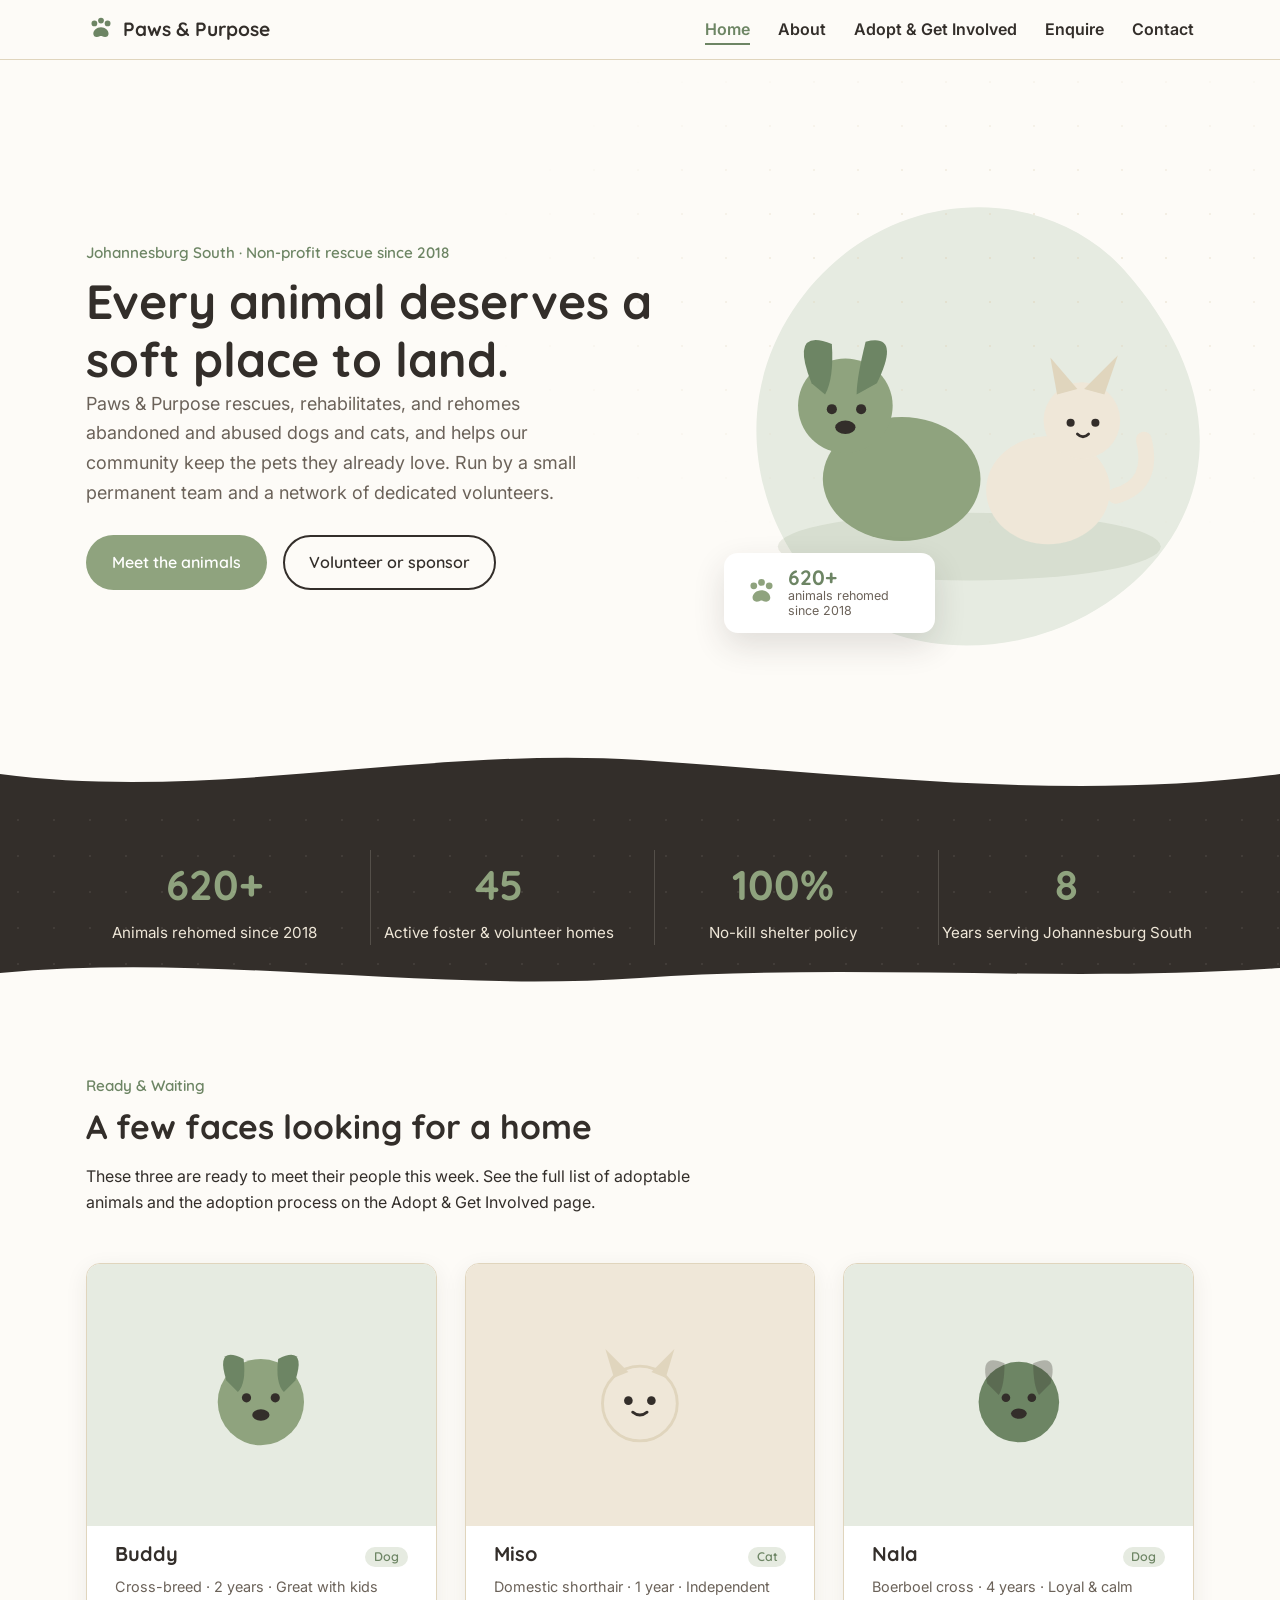
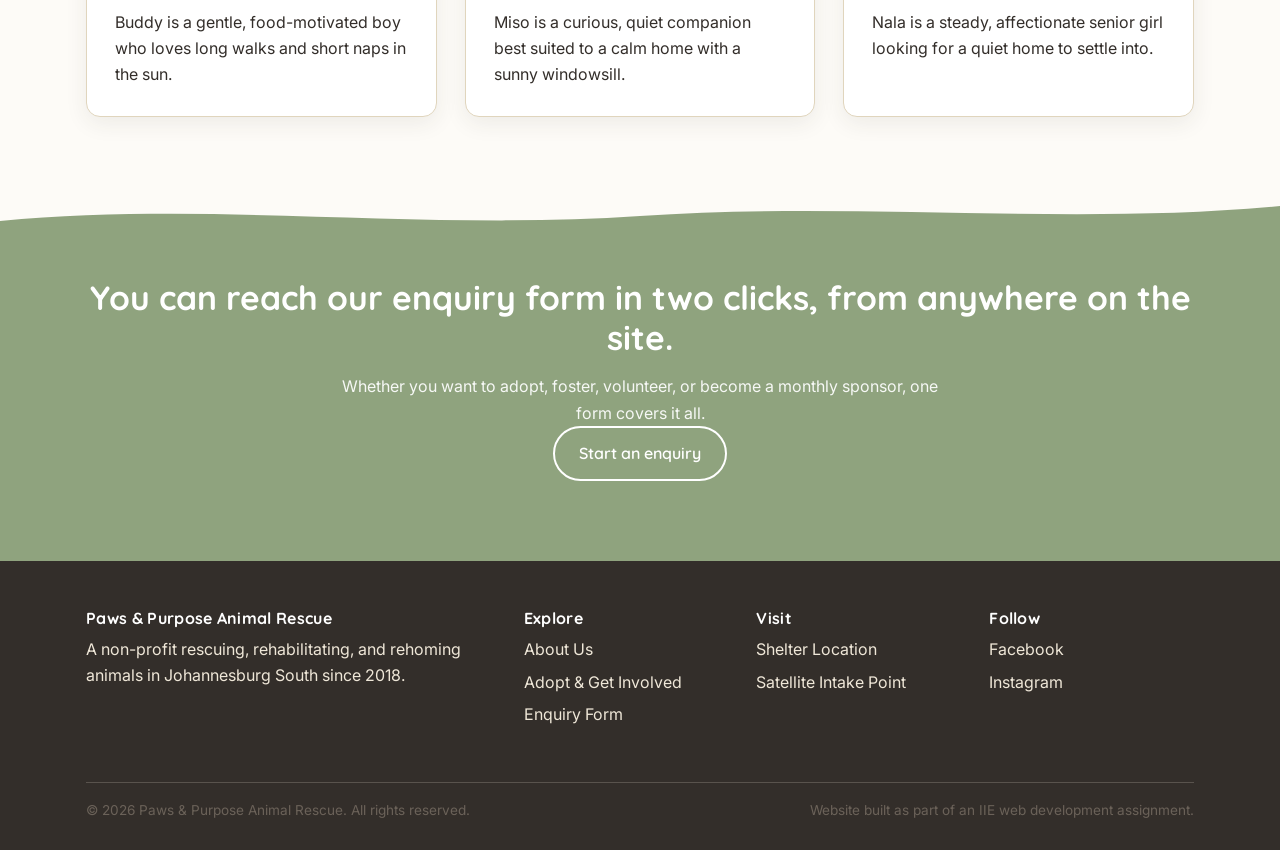
==== index.html @ f3349927 "Restructure: move site to repository root and rename images descriptively The site previously lived " ====
<!DOCTYPE html>
<html lang="en">
<head>
  <meta charset="UTF-8" />
  <meta name="viewport" content="width=device-width, initial-scale=1.0" />
  <title>Paws &amp; Purpose Animal Rescue | Johannesburg South</title>
  <meta name="description" content="Paws & Purpose rescues, rehabilitates, and rehomes abandoned and abused dogs and cats in Johannesburg South. Adopt, volunteer, or sponsor today." />

  <!-- Google Fonts: Quicksand (display) + Inter (body) -->
  <link rel="preconnect" href="https://fonts.googleapis.com">
  <link href="https://fonts.googleapis.com/css2?family=Quicksand:wght@500;600;700&family=Inter:wght@400;500;600;700&display=swap" rel="stylesheet">

  <link rel="stylesheet" href="css/style.css" />
</head>
<body>

  <!-- ============ HEADER / NAVIGATION ============ -->
  <header class="site-header">
    <div class="container">
      <a href="index.html" class="brand">
        <svg class="brand-mark" viewBox="0 0 24 24" fill="currentColor" aria-hidden="true">
          <circle cx="7" cy="7" r="2.4"/><circle cx="12.5" cy="4.6" r="2.4"/><circle cx="18" cy="7" r="2.4"/>
          <path d="M12.5 10.2c-3.6 0-6.4 2.6-6.4 5.4 0 1.6 1.2 2.8 2.9 2.8.9 0 1.6-.3 2.4-.6.7-.3 1.4-.3 2.1 0 .8.3 1.5.6 2.4.6 1.7 0 2.9-1.2 2.9-2.8 0-2.8-2.7-5.4-6.3-5.4z"/>
        </svg>
        Paws &amp; Purpose
      </a>

      <button class="nav-toggle" aria-label="Toggle navigation menu" aria-expanded="false">&#9776;</button>

      <nav class="main-nav" aria-label="Primary">
        <ul>
          <li><a href="index.html" aria-current="page">Home</a></li>
          <li><a href="about.html">About</a></li>
          <li><a href="services.html">Adopt &amp; Get Involved</a></li>
          <li><a href="enquiry.html">Enquire</a></li>
          <li><a href="contact.html">Contact</a></li>
        </ul>
      </nav>
    </div>
  </header>

  <main>

    <!-- ============ HERO ============ -->
    <section class="hero">
      <div class="container">
        <div class="hero-copy">
          <p class="eyebrow">Johannesburg South &middot; Non-profit rescue since 2018</p>
          <h1>Every animal deserves a soft place to land.</h1>
          <p class="lede">
            Paws &amp; Purpose rescues, rehabilitates, and rehomes abandoned and abused
            dogs and cats, and helps our community keep the pets they already love.
            Run by a small permanent team and a network of dedicated volunteers.
          </p>
          <div class="hero-actions">
            <a href="services.html#animals" class="btn btn-primary">Meet the animals</a>
            <a href="enquiry.html" class="btn btn-secondary">Volunteer or sponsor</a>
          </div>
        </div>

        <div class="hero-art">
          <svg class="blob" viewBox="0 0 400 400" aria-hidden="true">
            <path fill="#e6ebe1" d="M320 75C360 120 385 175 375 230C365 285 320 330 265 350C210 370 145 365 100 330C55 295 30 230 40 170C50 110 95 55 155 35C215 15 280 30 320 75Z"/>
          </svg>
          <!-- Original SVG illustration — signature element for the brand -->
          <svg class="illustration" viewBox="0 0 400 340" xmlns="http://www.w3.org/2000/svg" role="img" aria-label="Illustration of a dog and cat sitting together">
            <ellipse cx="200" cy="290" rx="170" ry="30" fill="#8fa37e" opacity="0.18"/>
            <!-- dog -->
            <ellipse cx="140" cy="230" rx="70" ry="55" fill="#8fa37e"/>
            <circle cx="90" cy="165" r="42" fill="#8fa37e"/>
            <path d="M60 145 Q40 95 78 110 Q80 140 72 155 Z" fill="#6d8564"/>
            <path d="M118 145 Q140 100 108 108 Q100 140 100 155 Z" fill="#6d8564"/>
            <circle cx="78" cy="168" r="4.5" fill="#332e2a"/>
            <circle cx="104" cy="168" r="4.5" fill="#332e2a"/>
            <ellipse cx="90" cy="184" rx="9" ry="6" fill="#332e2a"/>
            <!-- cat -->
            <ellipse cx="270" cy="240" rx="55" ry="48" fill="#efe7d8"/>
            <circle cx="300" cy="178" r="34" fill="#efe7d8"/>
            <path d="M278 155 L272 122 L296 150 Z" fill="#e0d5bd"/>
            <path d="M320 155 L332 120 L302 150 Z" fill="#e0d5bd"/>
            <circle cx="290" cy="180" r="3.6" fill="#332e2a"/>
            <circle cx="312" cy="180" r="3.6" fill="#332e2a"/>
            <path d="M296 190 Q301 195 306 190" stroke="#332e2a" stroke-width="2.4" fill="none" stroke-linecap="round"/>
            <path d="M330 245 Q365 235 355 195" stroke="#efe7d8" stroke-width="14" fill="none" stroke-linecap="round"/>
          </svg>

          <div class="hero-badge">
            <svg class="paw" viewBox="0 0 24 24" fill="currentColor" aria-hidden="true">
              <circle cx="7" cy="7" r="2.4"/><circle cx="12.5" cy="4.6" r="2.4"/><circle cx="18" cy="7" r="2.4"/>
              <path d="M12.5 10.2c-3.6 0-6.4 2.6-6.4 5.4 0 1.6 1.2 2.8 2.9 2.8.9 0 1.6-.3 2.4-.6.7-.3 1.4-.3 2.1 0 .8.3 1.5.6 2.4.6 1.7 0 2.9-1.2 2.9-2.8 0-2.8-2.7-5.4-6.3-5.4z"/>
            </svg>
            <span><strong>620+</strong>animals rehomed since 2018</span>
          </div>
        </div>
      </div>

      <svg class="wave-divider" viewBox="0 0 1440 60" preserveAspectRatio="none" aria-hidden="true">
        <path fill="#332e2a" d="M0 30C240 60 480 0 720 15C960 30 1200 60 1440 30V60H0V30Z"/>
      </svg>
    </section>

    <!-- ============ IMPACT STATS ============ -->
    <section class="stat-strip">
      <div class="container">
        <div class="grid grid--4">
          <div>
            <span class="stat-number">620+</span>
            <span class="stat-label">Animals rehomed since 2018</span>
          </div>
          <div>
            <span class="stat-number">45</span>
            <span class="stat-label">Active foster &amp; volunteer homes</span>
          </div>
          <div>
            <span class="stat-number">100%</span>
            <span class="stat-label">No-kill shelter policy</span>
          </div>
          <div>
            <span class="stat-number">8</span>
            <span class="stat-label">Years serving Johannesburg South</span>
          </div>
        </div>
      </div>
      <svg class="wave-divider" viewBox="0 0 1440 40" preserveAspectRatio="none" aria-hidden="true">
        <path fill="#fdfbf7" d="M0 20C240 0 480 40 720 25C960 10 1200 30 1440 15V40H0V20Z"/>
      </svg>
    </section>

    <!-- ============ FEATURED ANIMALS ============ -->
    <section>
      <div class="container">
        <div class="section-head">
          <p class="eyebrow">Ready &amp; Waiting</p>
          <h2>A few faces looking for a home</h2>
          <p>These three are ready to meet their people this week. See the full list of adoptable animals and the adoption process on the Adopt &amp; Get Involved page.</p>
        </div>

        <div class="grid">
          <article class="animal-card">
            <div class="animal-photo" style="background:#e6ebe1;">
              <svg viewBox="0 0 100 100" aria-hidden="true">
                <circle cx="50" cy="55" r="30" fill="#8fa37e"/>
                <path d="M26 40 Q18 15 38 25 Q40 42 34 48 Z" fill="#6d8564"/>
                <path d="M74 40 Q82 15 62 25 Q60 42 66 48 Z" fill="#6d8564"/>
                <circle cx="40" cy="52" r="3.2" fill="#332e2a"/>
                <circle cx="60" cy="52" r="3.2" fill="#332e2a"/>
                <ellipse cx="50" cy="64" rx="6" ry="4" fill="#332e2a"/>
              </svg>
            </div>
            <div class="animal-card-body">
              <h3>Buddy <span class="tag">Dog</span></h3>
              <p class="animal-meta">Cross-breed &middot; 2 years &middot; Great with kids</p>
              <p>Buddy is a gentle, food-motivated boy who loves long walks and short naps in the sun.</p>
            </div>
          </article>

          <article class="animal-card">
            <div class="animal-photo" style="background:#efe7d8;">
              <svg viewBox="0 0 100 100" aria-hidden="true">
                <circle cx="50" cy="56" r="26" fill="#efe7d8" stroke="#e0d5bd" stroke-width="2"/>
                <path d="M32 38 L26 18 L42 34 Z" fill="#e0d5bd"/>
                <path d="M68 38 L74 18 L58 34 Z" fill="#e0d5bd"/>
                <circle cx="42" cy="54" r="3" fill="#332e2a"/>
                <circle cx="58" cy="54" r="3" fill="#332e2a"/>
                <path d="M45 62 Q50 66 55 62" stroke="#332e2a" stroke-width="2" fill="none" stroke-linecap="round"/>
              </svg>
            </div>
            <div class="animal-card-body">
              <h3>Miso <span class="tag">Cat</span></h3>
              <p class="animal-meta">Domestic shorthair &middot; 1 year &middot; Independent</p>
              <p>Miso is a curious, quiet companion best suited to a calm home with a sunny windowsill.</p>
            </div>
          </article>

          <article class="animal-card">
            <div class="animal-photo" style="background:#e6ebe1;">
              <svg viewBox="0 0 100 100" aria-hidden="true">
                <circle cx="50" cy="55" r="28" fill="#6d8564"/>
                <path d="M28 42 Q22 20 40 28 Q40 44 36 50 Z" fill="#332e2a" opacity="0.3"/>
                <path d="M72 42 Q78 20 60 28 Q60 44 64 50 Z" fill="#332e2a" opacity="0.3"/>
                <circle cx="41" cy="52" r="3" fill="#332e2a"/>
                <circle cx="59" cy="52" r="3" fill="#332e2a"/>
                <ellipse cx="50" cy="63" rx="5.5" ry="3.6" fill="#332e2a"/>
              </svg>
            </div>
            <div class="animal-card-body">
              <h3>Nala <span class="tag">Dog</span></h3>
              <p class="animal-meta">Boerboel cross &middot; 4 years &middot; Loyal &amp; calm</p>
              <p>Nala is a steady, affectionate senior girl looking for a quiet home to settle into.</p>
            </div>
          </article>
        </div>
      </div>
    </section>

    <!-- ============ CTA STRIP ============ -->
    <section class="cta-strip">
      <svg class="wave-divider" viewBox="0 0 1440 40" preserveAspectRatio="none" aria-hidden="true">
        <path fill="#fdfbf7" d="M0 25C240 5 480 35 720 20C960 5 1200 30 1440 10V0H0V25Z"/>
      </svg>
      <div class="container">
        <h2>You can reach our enquiry form in two clicks, from anywhere on the site.</h2>
        <p>Whether you want to adopt, foster, volunteer, or become a monthly sponsor, one form covers it all.</p>
        <a href="enquiry.html" class="btn btn-outline">Start an enquiry</a>
      </div>
    </section>

  </main>

  <!-- ============ FOOTER ============ -->
  <footer class="site-footer">
    <div class="container">
      <div class="footer-grid">
        <div>
          <h4>Paws &amp; Purpose Animal Rescue</h4>
          <p style="color:#efe7d8;">A non-profit rescuing, rehabilitating, and rehoming animals in Johannesburg South since 2018.</p>
        </div>
        <div>
          <h4>Explore</h4>
          <ul>
            <li><a href="about.html">About Us</a></li>
            <li><a href="services.html">Adopt &amp; Get Involved</a></li>
            <li><a href="enquiry.html">Enquiry Form</a></li>
          </ul>
        </div>
        <div>
          <h4>Visit</h4>
          <ul>
            <li><a href="contact.html">Shelter Location</a></li>
            <li><a href="contact.html">Satellite Intake Point</a></li>
          </ul>
        </div>
        <div>
          <h4>Follow</h4>
          <ul>
            <li><a href="https://facebook.com" target="_blank" rel="noopener">Facebook</a></li>
            <li><a href="https://instagram.com" target="_blank" rel="noopener">Instagram</a></li>
          </ul>
        </div>
      </div>
      <div class="footer-bottom">
        <span>&copy; 2026 Paws &amp; Purpose Animal Rescue. All rights reserved.</span>
        <span>Website built as part of an IIE web development assignment.</span>
      </div>
    </div>
  </footer>

  <script src="js/script.js"></script>
</body>
</html>
---- css/style.css ----
:root {
  /* Colour palette — from the approved Proposal 2 design direction */
  --color-sage: #8fa37e;         /* primary accent — calm, trustworthy */
  --color-sage-dark: #6d8564;    /* hover/active state for the accent */
  --color-sage-light: #e6ebe1;   /* tint used for badges and soft fills */
  --color-sand: #efe7d8;         /* warm secondary background */
  --color-sand-dark: #e0d5bd;    /* borders and dividers, derived from sand */
  --color-charcoal: #332e2a;     /* primary text */
  --color-charcoal-muted: #6b6259; /* secondary/muted text */
  --color-bg: #fdfbf7;           /* page background, near-white cream */
  --color-surface: #ffffff;      /* card surfaces */
  --color-focus: #3f6b8a;        /* accessible focus ring — distinct from the accent so it never disappears on sage backgrounds */

  /* Typography */
  --font-display: "Quicksand", "Segoe UI", sans-serif;
  --font-body: "Inter", "Segoe UI", Arial, sans-serif;

  /* Layout */
  --max-width: 71.25rem; /* 1140px */
  --radius: 14px;
  --radius-sm: 8px;
  --shadow: 0 0.4rem 1.4rem rgba(51, 46, 42, 0.08);
  --shadow-lift: 0 0.8rem 2rem rgba(51, 46, 42, 0.14);

  /* Spacing scale (rem-based so it scales with the user's font settings) */
  --space-xs: 0.5rem;
  --space-sm: 1rem;
  --space-md: 1.75rem;
  --space-lg: 3rem;
  --space-xl: 5rem;
}

/* ---------- CSS reset ---------- */
*,
*::before,
*::after {
  box-sizing: border-box;
}

html {
  scroll-behavior: smooth;
}

body,
h1, h2, h3, h4, p,
ul, ol, li,
figure, blockquote {
  margin: 0;
  padding: 0;
}

ul,
ol {
  list-style: none;
}

img,
picture {
  max-width: 100%;
  display: block;
}

button,
input,
select,
textarea {
  font: inherit;
  color: inherit;
}

/* ---------- Base style ---------- */
body {
  background: var(--color-bg);
  color: var(--color-charcoal);
  font-family: var(--font-body);
  font-size: 1rem;      /* 16px root — everything below scales in em/rem */
  line-height: 1.65;
  -webkit-font-smoothing: antialiased;
}

a {
  color: var(--color-sage-dark);
  text-decoration: none;
}

a:hover,
a:focus-visible {
  text-decoration: underline;
}

/* Visible keyboard focus everywhere — accessibility floor */
a:focus-visible,
button:focus-visible,
input:focus-visible,
select:focus-visible,
textarea:focus-visible {
  outline: 3px solid var(--color-focus);
  outline-offset: 2px;
}

h1, h2, h3, h4 {
  font-family: var(--font-display);
  font-weight: 700;
  color: var(--color-charcoal);
  line-height: 1.2;
}

/* ---------- 2.3 Typography styles / type scale ---------- */
h1 { font-size: clamp(2rem, 1.4rem + 2.6vw, 3rem); }
h2 { font-size: clamp(1.5rem, 1.2rem + 1.4vw, 2.1rem); margin-bottom: var(--space-sm); }
h3 { font-size: 1.25rem; margin-bottom: 0.4em; }
h4 { font-size: 1rem; letter-spacing: 0.02em; }

p {
  max-width: 62ch; /* keeps body copy comfortable to read */
}

.lede {
  font-size: 1.125rem;
  color: var(--color-charcoal-muted);
  max-width: 46ch;
}

.eyebrow {
  font-family: var(--font-display);
  font-weight: 600;
  color: var(--color-sage-dark);
  font-size: 0.95rem;
  margin-bottom: var(--space-xs);
}

/* ---------- Layout ---------- */
.container {
  width: 100%;
  max-width: var(--max-width);
  margin-inline: auto;
  padding-inline: var(--space-sm);
}

section {
  padding-block: var(--space-xl);
}

.section-alt {
  background: var(--color-sand);
  padding-block: var(--space-xl);
}

.section-head {
  max-width: 40rem;
  margin-bottom: var(--space-lg);
}

.section-head.center {
  margin-inline: auto;
  text-align: center;
}

/* 2.4 Layout structure — CSS Grid utility */
.grid {
  display: grid;
  grid-template-columns: repeat(3, 1fr);
  gap: var(--space-md);
}

.grid--2 { grid-template-columns: repeat(2, 1fr); }
.grid--4 { grid-template-columns: repeat(4, 1fr); }

/* 2.4 Layout structure — Flexbox utility */
.flex-row {
  display: flex;
  flex-direction: row;
  align-items: center;
  justify-content: space-between;
  gap: var(--space-md);
}

/* ---------- Buttons ---------- */
.btn {
  display: inline-block;
  font-family: var(--font-display);
  font-weight: 600;
  font-size: 1rem;
  padding: 0.75em 1.5em;
  border-radius: 999px;
  border: 2px solid transparent;
  cursor: pointer;
  transition: background-color 0.18s ease, color 0.18s ease, border-color 0.18s ease, transform 0.12s ease;
}

.btn:hover,
.btn:focus-visible {
  text-decoration: none;
  transform: translateY(-1px);
}

.btn:active {
  transform: translateY(0);
}

.btn-primary {
  background: var(--color-sage);
  color: var(--color-surface);
}
.btn-primary:hover,
.btn-primary:focus-visible { background: var(--color-sage-dark); }

.btn-secondary {
  background: transparent;
  border-color: var(--color-charcoal);
  color: var(--color-charcoal);
}
.btn-secondary:hover,
.btn-secondary:focus-visible {
  background: var(--color-charcoal);
  color: var(--color-surface);
}

.btn-outline {
  background: transparent;
  border-color: var(--color-surface);
  color: var(--color-surface);
}
.btn-outline:hover,
.btn-outline:focus-visible {
  background: var(--color-surface);
  color: var(--color-sage-dark);
}

.hero-actions {
  display: flex;
  flex-wrap: wrap;
  gap: var(--space-sm);
  margin-top: var(--space-md);
}

/* ---------- Header / navigation ---------- */
.site-header {
  position: sticky;
  top: 0;
  z-index: 50;
  background: rgba(253, 251, 247, 0.92);
  backdrop-filter: blur(6px);
  border-bottom: 1px solid var(--color-sand-dark);
}

.site-header .container {
  display: flex;
  align-items: center;
  justify-content: space-between;
  padding-block: 0.85rem;
}

.brand {
  display: flex;
  align-items: center;
  gap: 0.5rem;
  font-family: var(--font-display);
  font-weight: 700;
  font-size: 1.2rem;
  color: var(--color-charcoal);
}

.brand:hover { text-decoration: none; }

.brand-mark {
  width: 1.8rem;
  height: 1.8rem;
  color: var(--color-sage-dark);
}

.nav-toggle {
  display: none;
  background: none;
  border: 2px solid var(--color-charcoal);
  border-radius: var(--radius-sm);
  padding: 0.35rem 0.6rem;
  font-size: 1.1rem;
  line-height: 1;
}

.main-nav ul {
  display: flex;
  gap: var(--space-md);
}

.main-nav a {
  color: var(--color-charcoal);
  font-weight: 600;
  padding-block: 0.25rem;
  border-bottom: 2px solid transparent;
}

.main-nav a:hover,
.main-nav a:focus-visible {
  text-decoration: none;
  border-bottom-color: var(--color-sage);
}

.main-nav a[aria-current="page"] {
  color: var(--color-sage-dark);
  border-bottom-color: var(--color-sage-dark);
}

/* ---------- Hero ---------- */
.hero {
  position: relative;
  overflow: hidden;
}

.hero .container {
  display: grid;
  grid-template-columns: 1.15fr 0.85fr;
  align-items: center;
  gap: var(--space-lg);
  padding-block: var(--space-xl) calc(var(--space-xl) + 2rem);
  position: relative;
}

/* Subtle paw-print field behind the hero copy — a brand texture,
   not a stock-photo backdrop */
.hero::before {
  content: "";
  position: absolute;
  inset: 0;
  background-image: radial-gradient(var(--color-sand-dark) 1.5px, transparent 1.5px);
  background-size: 2.75rem 2.75rem;
  -webkit-mask-image: radial-gradient(ellipse 60% 55% at 78% 30%, black, transparent 70%);
  mask-image: radial-gradient(ellipse 60% 55% at 78% 30%, black, transparent 70%);
  opacity: 0.55;
  pointer-events: none;
}

.hero-art {
  position: relative;
}

.hero-art .blob {
  position: absolute;
  inset: -12% -8%;
  z-index: -1;
}

.hero-art svg.illustration {
  width: 100%;
  height: auto;
  position: relative;
}

.hero-badge {
  position: absolute;
  bottom: -1.4rem;
  left: -1.2rem;
  background: var(--color-surface);
  border-radius: var(--radius);
  box-shadow: var(--shadow-lift);
  padding: 0.85rem 1.2rem;
  display: flex;
  align-items: center;
  gap: 0.7rem;
}

.hero-badge strong {
  display: block;
  font-family: var(--font-display);
  color: var(--color-sage-dark);
  font-size: 1.3rem;
  line-height: 1;
}

.hero-badge span {
  display: block;
  font-size: 0.78rem;
  color: var(--color-charcoal-muted);
  max-width: 8rem;
  line-height: 1.25;
}

.hero-badge .paw {
  width: 2.1rem;
  height: 2.1rem;
  flex-shrink: 0;
  color: var(--color-sage);
}

/* Organic wave divider between sections, instead of a hard edge */
.wave-divider {
  display: block;
  width: 100%;
  height: auto;
}

.hero .wave-divider {
  position: absolute;
  bottom: 0;
  left: 0;
  width: 100%;
  height: 3.5rem;
}

/* ---------- Stat strip ---------- */
.stat-strip {
  background: var(--color-charcoal);
  color: var(--color-sand);
  padding-block: var(--space-lg);
  position: relative;
  overflow: hidden;
}

.stat-strip::after {
  content: "";
  position: absolute;
  inset: 0;
  background-image: radial-gradient(rgba(239, 231, 216, 0.08) 1.5px, transparent 1.5px);
  background-size: 2.25rem 2.25rem;
  pointer-events: none;
}

.stat-strip .container { position: relative; }

.stat-strip .wave-divider {
  position: absolute;
  bottom: 0;
  left: 0;
  width: 100%;
  height: 2.5rem;
}

.stat-strip .grid > div {
  border-left: 1px solid rgba(239, 231, 216, 0.18);
}
.stat-strip .grid > div:first-child { border-left: none; }

.stat-strip .grid {
  text-align: center;
}

.stat-number {
  display: block;
  font-family: var(--font-display);
  font-size: clamp(1.8rem, 1.4rem + 1.6vw, 2.6rem);
  color: var(--color-sage);
  font-weight: 700;
}

.stat-label {
  color: var(--color-sand);
  font-size: 0.95rem;
}

/* ---------- Cards ---------- */
.card {
  background: var(--color-surface);
  border: 1px solid var(--color-sand-dark);
  border-radius: var(--radius);
  padding: var(--space-md);
  box-shadow: var(--shadow);
  transition: box-shadow 0.18s ease, transform 0.18s ease;
}

.card:hover {
  box-shadow: var(--shadow-lift);
  transform: translateY(-3px);
}

/* Flat content panel — used for mission/vision, volunteer roles, and
   sponsorship tiers instead of another bordered-and-shadowed card, so the
   page isn't built entirely from one repeated component. */
.panel {
  background: var(--color-surface);
  border-radius: var(--radius-sm);
  border-left: 4px solid var(--color-sage);
  padding: var(--space-md);
}

.panel.panel--sand {
  background: var(--color-sand);
  border-left-color: var(--color-charcoal);
}

.panel .panel-icon {
  width: 2.1rem;
  height: 2.1rem;
  color: var(--color-sage-dark);
  margin-bottom: var(--space-xs);
}

.panel--sand .panel-icon { color: var(--color-charcoal); }

.panel-tier {
  font-family: var(--font-display);
  font-weight: 700;
  font-size: 1.6rem;
  color: var(--color-sage-dark);
}

/* Photo-led animal card */
.animal-card {
  background: var(--color-surface);
  border-radius: var(--radius);
  overflow: hidden;
  border: 1px solid var(--color-sand-dark);
  box-shadow: var(--shadow);
  transition: box-shadow 0.18s ease, transform 0.18s ease;
}

.animal-card:hover,
.animal-card:focus-within {
  box-shadow: var(--shadow-lift);
  transform: translateY(-3px);
}

.animal-photo {
  aspect-ratio: 4 / 3;
  display: flex;
  align-items: center;
  justify-content: center;
}

.animal-photo svg { width: 55%; height: 55%; }

.animal-card-body {
  padding: var(--space-sm) var(--space-md) var(--space-md);
}

.animal-card-body h3 {
  display: flex;
  align-items: baseline;
  justify-content: space-between;
  gap: 0.5rem;
}

.animal-meta {
  color: var(--color-charcoal-muted);
  font-size: 0.9rem;
  margin-bottom: 0.6rem;
}

.tag {
  display: inline-block;
  background: var(--color-sage-light);
  color: var(--color-sage-dark);
  font-size: 0.78rem;
  font-weight: 600;
  padding: 0.2em 0.7em;
  border-radius: 999px;
}

.tag--charcoal {
  background: var(--color-charcoal);
  color: var(--color-sand);
}

/* ---------- Numbered process steps (a genuine sequence) ---------- */
.steps {
  counter-reset: step;
  display: grid;
  grid-template-columns: repeat(4, 1fr);
  gap: var(--space-md);
}

.step {
  position: relative;
  padding-top: var(--space-lg);
}

.step::before {
  counter-increment: step;
  content: counter(step);
  position: absolute;
  top: 0;
  left: 0;
  width: 2.4rem;
  height: 2.4rem;
  border-radius: 50%;
  background: var(--color-sage);
  color: var(--color-surface);
  font-family: var(--font-display);
  font-weight: 700;
  display: flex;
  align-items: center;
  justify-content: center;
}

/* ---------- CTA strip ---------- */
.cta-strip {
  background: var(--color-sage);
  color: var(--color-surface);
  text-align: center;
  padding-block: var(--space-xl);
  position: relative;
  overflow: hidden;
}

.cta-strip .wave-divider {
  position: absolute;
  top: -1px;
  left: 0;
  width: 100%;
  height: 2.5rem;
}

.cta-strip h2 { color: var(--color-surface); }

.cta-strip p {
  margin-inline: auto;
  color: rgba(255, 255, 255, 0.92);
}

/* ---------- Team ---------- */
.team-member {
  text-align: center;
}

.avatar-ring {
  width: 6rem;
  height: 6rem;
  border-radius: 50%;
  margin-inline: auto var(--space-xs);
  margin-bottom: var(--space-xs);
  display: flex;
  align-items: center;
  justify-content: center;
  color: var(--color-surface);
  font-family: var(--font-display);
  font-weight: 700;
  font-size: 1.4rem;
}

/* ---------- Responsive image demo (picture/srcset) ---------- */
.feature-photo {
  border-radius: var(--radius);
  overflow: hidden;
  box-shadow: var(--shadow);
}

.feature-photo img { width: 100%; height: auto; }

figcaption {
  color: var(--color-charcoal-muted);
  font-size: 0.9rem;
  margin-top: var(--space-xs);
}

/* ---------- Forms ---------- */
.form-card {
  background: var(--color-surface);
  border: 1px solid var(--color-sand-dark);
  border-radius: var(--radius);
  padding: var(--space-lg);
  box-shadow: var(--shadow);
  max-width: 42rem;
}

fieldset {
  border: none;
  padding: 0;
  margin: 0 0 var(--space-md);
}

legend {
  font-family: var(--font-display);
  font-weight: 700;
  padding: 0;
  margin-bottom: var(--space-sm);
}

.form-row {
  margin-bottom: var(--space-sm);
}

.form-row label {
  display: block;
  font-weight: 600;
  margin-bottom: 0.35rem;
}

.form-row .hint {
  display: block;
  font-weight: 400;
  color: var(--color-charcoal-muted);
  font-size: 0.85rem;
  margin-top: 0.25rem;
}

input[type="text"],
input[type="email"],
input[type="tel"],
input[type="date"],
select,
textarea {
  width: 100%;
  padding: 0.7em 0.9em;
  border: 1px solid var(--color-sand-dark);
  border-radius: var(--radius-sm);
  background: var(--color-bg);
}

input:focus-visible,
select:focus-visible,
textarea:focus-visible {
  border-color: var(--color-focus);
}

textarea { resize: vertical; min-height: 7rem; }

.enquiry-type-group {
  display: flex;
  flex-wrap: wrap;
  gap: var(--space-sm);
}

.enquiry-type-group label {
  display: flex;
  align-items: center;
  gap: 0.4rem;
  background: var(--color-sand);
  border: 1px solid var(--color-sand-dark);
  border-radius: 999px;
  padding: 0.5em 1em;
  font-weight: 500;
  cursor: pointer;
}

.enquiry-type-group input[type="radio"] {
  accent-color: var(--color-sage-dark);
}

/* ---------- Contact ---------- */
.contact-grid {
  display: grid;
  grid-template-columns: 1fr 1fr;
  gap: var(--space-lg);
  align-items: start;
}

.map-frame {
  border-radius: var(--radius);
  overflow: hidden;
  border: 1px solid var(--color-sand-dark);
}

.map-frame iframe {
  width: 100%;
  height: 100%;
  min-height: 320px;
  border: 0;
  display: block;
}

.hours-table {
  width: 100%;
  border-collapse: collapse;
}

.hours-table td {
  padding: 0.4em 0;
  border-bottom: 1px solid var(--color-sand-dark);
}

.hours-table td:last-child { text-align: right; font-weight: 600; }

/* ---------- Footer ---------- */
.site-footer {
  background: var(--color-charcoal);
  color: var(--color-sand);
  padding-block: var(--space-lg) var(--space-md);
}

.site-footer h4 { color: var(--color-surface); margin-bottom: var(--space-xs); }

.site-footer a { color: var(--color-sand); }
.site-footer a:hover,
.site-footer a:focus-visible { color: var(--color-sage); }

.footer-grid {
  display: grid;
  grid-template-columns: 2fr 1fr 1fr 1fr;
  gap: var(--space-md);
  margin-bottom: var(--space-lg);
}

.footer-grid ul li { margin-bottom: 0.4em; }

.footer-bottom {
  border-top: 1px solid rgba(239, 231, 216, 0.2);
  padding-top: var(--space-sm);
  display: flex;
  justify-content: space-between;
  flex-wrap: wrap;
  gap: 0.5rem;
  font-size: 0.85rem;
  color: var(--color-charcoal-muted);
}

/* =========================================================
   3. RESPONSIVE DESIGN
   Breakpoints: desktop (default, >1024px), tablet (<=1024px),
   mobile (<=640px). Mobile-first adjustments layer on top of
   the desktop-default rules above using max-width queries.
   ========================================================= */

/* ---------- 3.1 Tablet breakpoint ---------- */
@media (max-width: 1024px) {
  .grid { grid-template-columns: repeat(2, 1fr); }
  .grid--4 { grid-template-columns: repeat(2, 1fr); }
  .steps { grid-template-columns: repeat(2, 1fr); }
  .hero .container { grid-template-columns: 1fr; }
  .hero-art { order: -1; max-width: 22rem; margin-inline: auto; }
  .hero-badge { left: 0.5rem; }
  .footer-grid { grid-template-columns: repeat(2, 1fr); }
  .contact-grid { grid-template-columns: 1fr; }
}

/* ---------- 3.1 Mobile breakpoint ---------- */
@media (max-width: 640px) {
  section { padding-block: var(--space-lg); }
  .section-alt { padding-block: var(--space-lg); }

  .nav-toggle { display: inline-flex; align-items: center; justify-content: center; }

  .main-nav {
    display: none;
    position: absolute;
    inset-inline: 0;
    top: 100%;
    background: var(--color-bg);
    border-bottom: 1px solid var(--color-sand-dark);
  }

  .main-nav.is-open { display: block; }

  .main-nav ul {
    flex-direction: column;
    padding: var(--space-sm) var(--space-sm) var(--space-md);
    gap: var(--space-xs);
  }

  .grid,
  .grid--2,
  .grid--4 { grid-template-columns: 1fr; }

  .steps { grid-template-columns: 1fr; }

  .stat-strip .grid > div {
    border-left: none;
    border-top: 1px solid rgba(239, 231, 216, 0.18);
    padding-top: var(--space-sm);
  }
  .stat-strip .grid > div:first-child { border-top: none; padding-top: 0; }

  .hero-badge { position: static; margin-top: var(--space-sm); }
  .hero::before { opacity: 0.35; }

  .footer-grid { grid-template-columns: 1fr; gap: var(--space-lg); }

  .footer-bottom { flex-direction: column; }

  .form-card { padding: var(--space-md); }

  h1 { max-width: 22ch; }
}
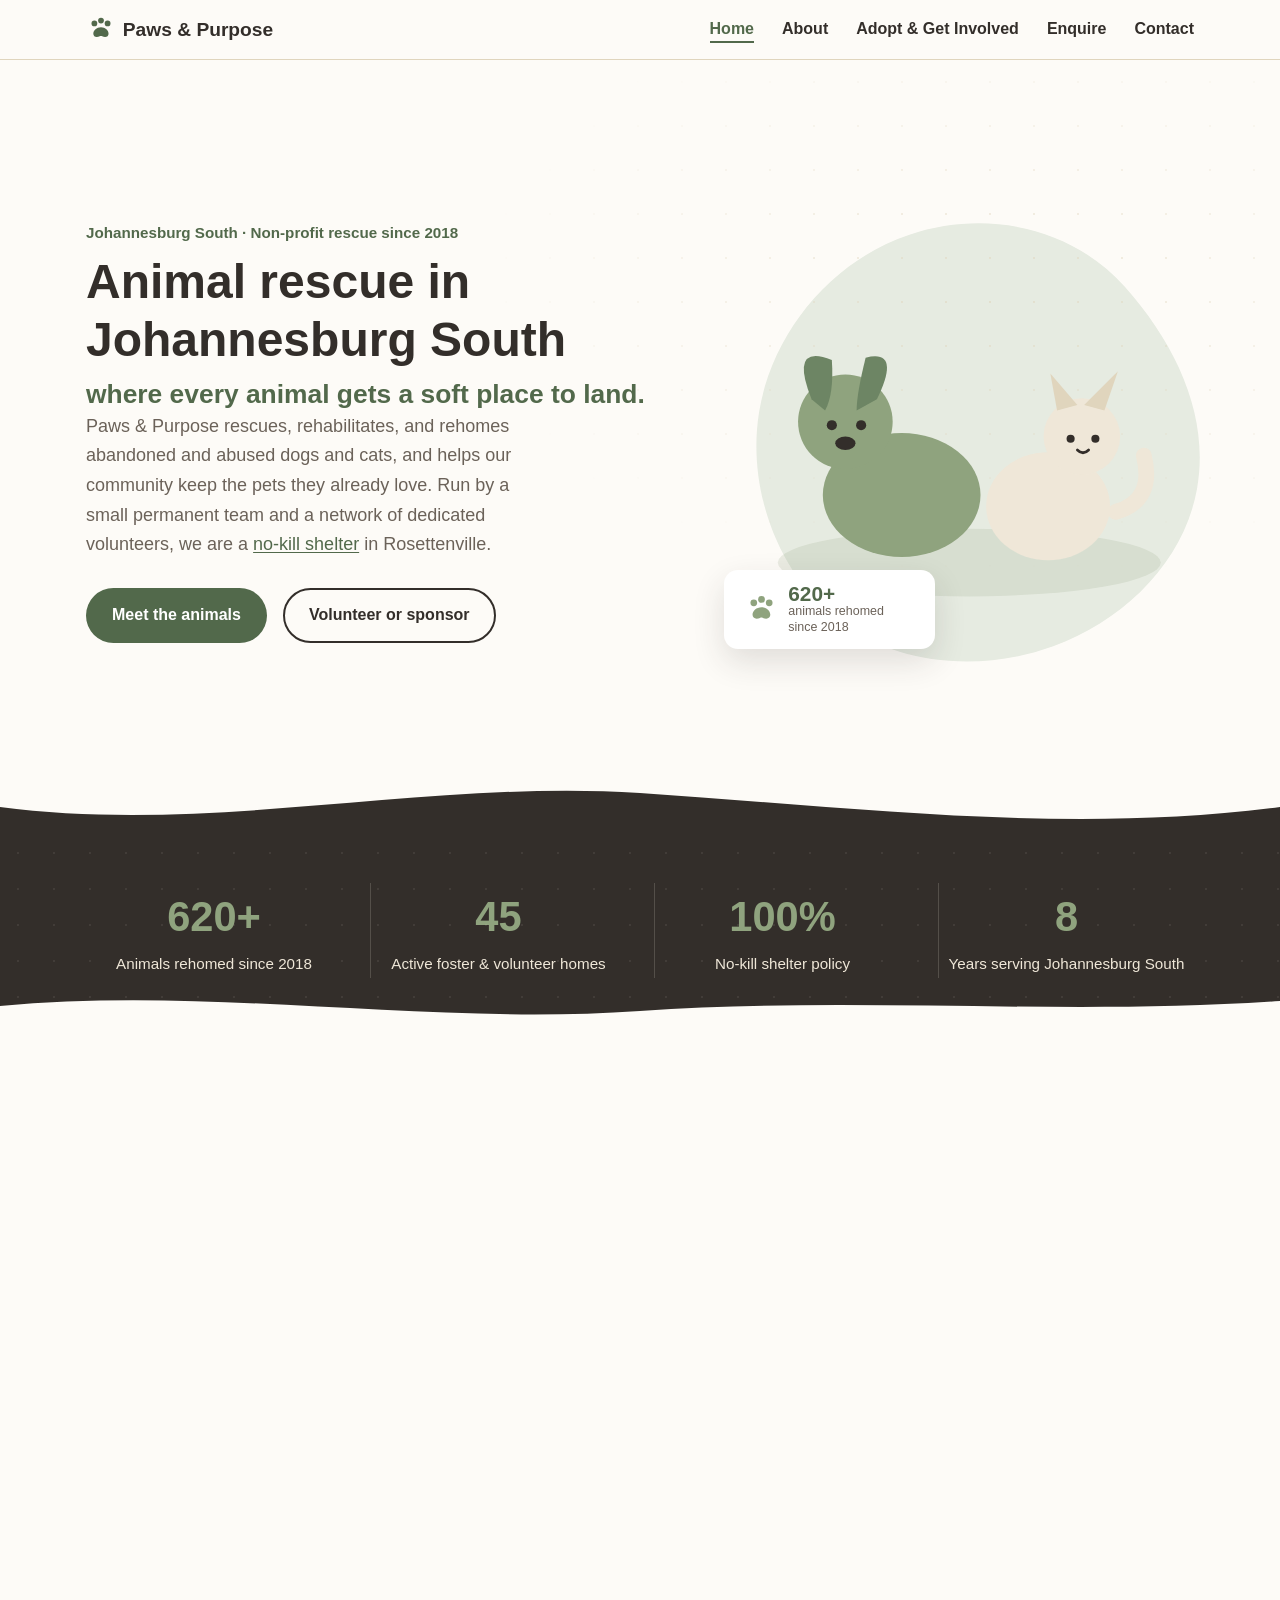
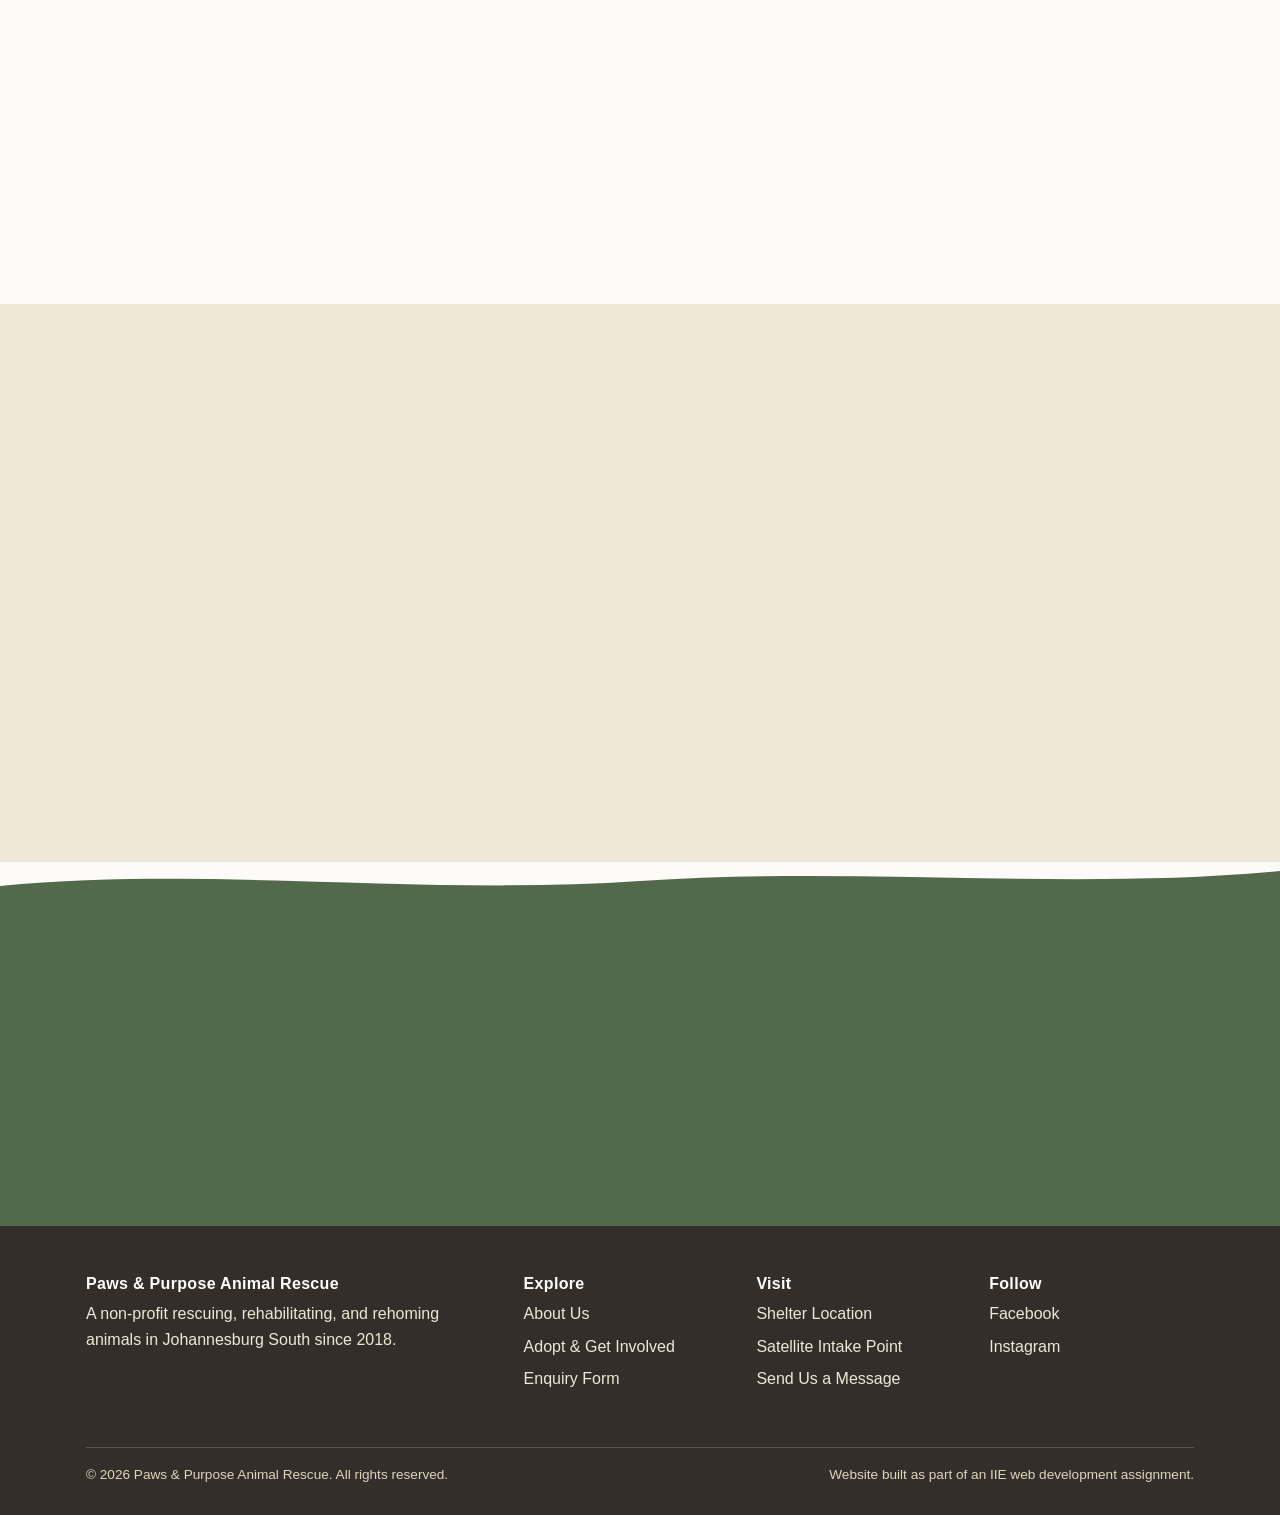
==== commit f4452712: "Add dynamic animal listing, search/filter/sort, modal, accordion, tabs, gallery lightbox, map and an" ====
--- a/index.html
+++ b/index.html
@@ -3,31 +3,57 @@
 <head>
   <meta charset="UTF-8" />
   <meta name="viewport" content="width=device-width, initial-scale=1.0" />
-  <title>Paws &amp; Purpose Animal Rescue | Johannesburg South</title>
-  <meta name="description" content="Paws & Purpose rescues, rehabilitates, and rehomes abandoned and abused dogs and cats in Johannesburg South. Adopt, volunteer, or sponsor today." />
-
-  <!-- Google Fonts: Quicksand (display) + Inter (body) -->
-  <link rel="preconnect" href="https://fonts.googleapis.com">
-  <link href="https://fonts.googleapis.com/css2?family=Quicksand:wght@500;600;700&family=Inter:wght@400;500;600;700&display=swap" rel="stylesheet">
+  <title>Paws &amp; Purpose | Animal Rescue in Johannesburg South</title>
+  <meta name="description" content="Paws &amp; Purpose is a no-kill animal rescue in Johannesburg South. Adopt a rescue dog or cat, volunteer at our shelter, or sponsor an animal today." />
+  <meta name="robots" content="index, follow, max-image-preview:large" />
+  <meta name="theme-color" content="#8fa37e" />
+  <link rel="canonical" href="https://paws-purpose-rescue.netlify.app/" />
+
+  <!-- Open Graph / Twitter: how the page looks when shared on Facebook, WhatsApp, X, LinkedIn -->
+  <meta property="og:type" content="website" />
+  <meta property="og:site_name" content="Paws &amp; Purpose Animal Rescue" />
+  <meta property="og:title" content="Paws &amp; Purpose | Animal Rescue in Johannesburg South" />
+  <meta property="og:description" content="Paws &amp; Purpose is a no-kill animal rescue in Johannesburg South. Adopt a rescue dog or cat, volunteer at our shelter, or sponsor an animal today." />
+  <meta property="og:url" content="https://paws-purpose-rescue.netlify.app/" />
+  <meta property="og:image" content="https://paws-purpose-rescue.netlify.app/images/og-image.png" />
+  <meta property="og:image:alt" content="Illustration of a dog and a cat sitting together beside the Paws &amp; Purpose name" />
+  <meta property="og:locale" content="en_ZA" />
+  <meta name="twitter:card" content="summary_large_image" />
+  <meta name="twitter:title" content="Paws &amp; Purpose | Animal Rescue in Johannesburg South" />
+  <meta name="twitter:description" content="Paws &amp; Purpose is a no-kill animal rescue in Johannesburg South. Adopt a rescue dog or cat, volunteer at our shelter, or sponsor an animal today." />
+  <meta name="twitter:image" content="https://paws-purpose-rescue.netlify.app/images/og-image.png" />
+
+  <link rel="icon" href="images/favicon.svg" type="image/svg+xml" />
+  <link rel="apple-touch-icon" href="images/apple-touch-icon.png" />
+
+  <!-- Security: Content Security Policy (also sent as an HTTP header via _headers on Netlify) -->
+  <meta http-equiv="Content-Security-Policy" content="default-src 'self'; script-src 'self'; style-src 'self' https://fonts.googleapis.com; font-src https://fonts.gstatic.com; img-src 'self' data: https://tile.openstreetmap.org; connect-src 'self'; object-src 'none'; base-uri 'self'; form-action 'self'" />
+  <meta name="referrer" content="strict-origin-when-cross-origin" />
+
+  <!-- Speed: connect to the font host early; display=swap shows text immediately -->
+  <link rel="preconnect" href="https://fonts.googleapis.com" />
+  <link rel="preconnect" href="https://fonts.gstatic.com" crossorigin />
+  <link href="https://fonts.googleapis.com/css2?family=Quicksand:wght@500;600;700&amp;family=Inter:wght@400;500;600;700&amp;display=swap" rel="stylesheet" />
 
   <link rel="stylesheet" href="css/style.css" />
+  <noscript><style>.tablist, .accordion-icon, .js-only { display: none !important; }</style></noscript>
+  <script type="application/ld+json">{"@context": "https://schema.org", "@graph": [{"@type": "AnimalShelter", "@id": "https://paws-purpose-rescue.netlify.app/#organization", "name": "Paws & Purpose Animal Rescue", "url": "https://paws-purpose-rescue.netlify.app/", "logo": "https://paws-purpose-rescue.netlify.app/images/apple-touch-icon.png", "image": "https://paws-purpose-rescue.netlify.app/images/og-image.png", "description": "Non-profit animal rescue in Johannesburg South that rescues, rehabilitates and rehomes abandoned and abused dogs and cats.", "foundingDate": "2018", "areaServed": "Johannesburg South, Gauteng, South Africa", "address": {"@type": "PostalAddress", "streetAddress": "12 Rooiberg Road", "addressLocality": "Rosettenville", "addressRegion": "Gauteng", "postalCode": "2190", "addressCountry": "ZA"}, "geo": {"@type": "GeoCoordinates", "latitude": -26.25, "longitude": 28.0583}, "hasMap": "https://www.openstreetmap.org/?mlat=-26.25&mlon=28.0583#map=14/-26.25/28.0583", "openingHoursSpecification": [{"@type": "OpeningHoursSpecification", "dayOfWeek": ["Monday", "Tuesday", "Wednesday", "Thursday", "Friday"], "opens": "09:00", "closes": "17:00"}, {"@type": "OpeningHoursSpecification", "dayOfWeek": "Saturday", "opens": "09:00", "closes": "13:00"}]}, {"@type": "WebSite", "@id": "https://paws-purpose-rescue.netlify.app/#website", "url": "https://paws-purpose-rescue.netlify.app/", "name": "Paws & Purpose Animal Rescue", "inLanguage": "en-ZA", "publisher": {"@id": "https://paws-purpose-rescue.netlify.app/#organization"}}]}</script>
 </head>
 <body>
+
+  <a class="skip-link" href="#main">Skip to main content</a>
 
   <!-- ============ HEADER / NAVIGATION ============ -->
   <header class="site-header">
     <div class="container">
       <a href="index.html" class="brand">
-        <svg class="brand-mark" viewBox="0 0 24 24" fill="currentColor" aria-hidden="true">
-          <circle cx="7" cy="7" r="2.4"/><circle cx="12.5" cy="4.6" r="2.4"/><circle cx="18" cy="7" r="2.4"/>
-          <path d="M12.5 10.2c-3.6 0-6.4 2.6-6.4 5.4 0 1.6 1.2 2.8 2.9 2.8.9 0 1.6-.3 2.4-.6.7-.3 1.4-.3 2.1 0 .8.3 1.5.6 2.4.6 1.7 0 2.9-1.2 2.9-2.8 0-2.8-2.7-5.4-6.3-5.4z"/>
-        </svg>
+        <svg class="brand-mark" viewBox="0 0 24 24" fill="currentColor" aria-hidden="true"><circle cx="7" cy="7" r="2.4"/><circle cx="12.5" cy="4.6" r="2.4"/><circle cx="18" cy="7" r="2.4"/><path d="M12.5 10.2c-3.6 0-6.4 2.6-6.4 5.4 0 1.6 1.2 2.8 2.9 2.8.9 0 1.6-.3 2.4-.6.7-.3 1.4-.3 2.1 0 .8.3 1.5.6 2.4.6 1.7 0 2.9-1.2 2.9-2.8 0-2.8-2.7-5.4-6.3-5.4z"/></svg>
         Paws &amp; Purpose
       </a>
 
-      <button class="nav-toggle" aria-label="Toggle navigation menu" aria-expanded="false">&#9776;</button>
-
-      <nav class="main-nav" aria-label="Primary">
+      <button class="nav-toggle" aria-label="Toggle navigation menu" aria-expanded="false" aria-controls="primary-nav">&#9776;</button>
+
+      <nav class="main-nav" id="primary-nav" aria-label="Primary">
         <ul>
           <li><a href="index.html" aria-current="page">Home</a></li>
           <li><a href="about.html">About</a></li>
@@ -39,22 +65,23 @@
     </div>
   </header>
 
-  <main>
+  <main id="main" tabindex="-1">
 
     <!-- ============ HERO ============ -->
     <section class="hero">
       <div class="container">
         <div class="hero-copy">
           <p class="eyebrow">Johannesburg South &middot; Non-profit rescue since 2018</p>
-          <h1>Every animal deserves a soft place to land.</h1>
+          <h1>Animal rescue in Johannesburg South <span class="h1-sub">where every animal gets a soft place to land.</span></h1>
           <p class="lede">
             Paws &amp; Purpose rescues, rehabilitates, and rehomes abandoned and abused
             dogs and cats, and helps our community keep the pets they already love.
-            Run by a small permanent team and a network of dedicated volunteers.
+            Run by a small permanent team and a network of dedicated volunteers,
+            we are a <a href="about.html">no-kill shelter</a> in Rosettenville.
           </p>
           <div class="hero-actions">
             <a href="services.html#animals" class="btn btn-primary">Meet the animals</a>
-            <a href="enquiry.html" class="btn btn-secondary">Volunteer or sponsor</a>
+            <a href="services.html#involved" class="btn btn-secondary">Volunteer or sponsor</a>
           </div>
         </div>
 
@@ -104,19 +131,19 @@
       <div class="container">
         <div class="grid grid--4">
           <div>
-            <span class="stat-number">620+</span>
+            <span class="stat-number" data-count="620" data-suffix="+">620+</span>
             <span class="stat-label">Animals rehomed since 2018</span>
           </div>
           <div>
-            <span class="stat-number">45</span>
+            <span class="stat-number" data-count="45">45</span>
             <span class="stat-label">Active foster &amp; volunteer homes</span>
           </div>
           <div>
-            <span class="stat-number">100%</span>
+            <span class="stat-number" data-count="100" data-suffix="%">100%</span>
             <span class="stat-label">No-kill shelter policy</span>
           </div>
           <div>
-            <span class="stat-number">8</span>
+            <span class="stat-number" data-count="8">8</span>
             <span class="stat-label">Years serving Johannesburg South</span>
           </div>
         </div>
@@ -132,12 +159,12 @@
         <div class="section-head">
           <p class="eyebrow">Ready &amp; Waiting</p>
           <h2>A few faces looking for a home</h2>
-          <p>These three are ready to meet their people this week. See the full list of adoptable animals and the adoption process on the Adopt &amp; Get Involved page.</p>
+          <p>These three are ready to meet their people this week. See every adoptable dog and cat, search by breed or age, and read about our adoption process on the <a href="services.html">Adopt &amp; Get Involved page</a>.</p>
         </div>
 
         <div class="grid">
           <article class="animal-card">
-            <div class="animal-photo" style="background:#e6ebe1;">
+            <div class="animal-photo bg-sage">
               <svg viewBox="0 0 100 100" aria-hidden="true">
                 <circle cx="50" cy="55" r="30" fill="#8fa37e"/>
                 <path d="M26 40 Q18 15 38 25 Q40 42 34 48 Z" fill="#6d8564"/>
@@ -151,11 +178,12 @@
               <h3>Buddy <span class="tag">Dog</span></h3>
               <p class="animal-meta">Cross-breed &middot; 2 years &middot; Great with kids</p>
               <p>Buddy is a gentle, food-motivated boy who loves long walks and short naps in the sun.</p>
+              <a class="btn btn-secondary btn-small" href="services.html?animal=buddy">Meet Buddy<span class="visually-hidden"> &ndash; view profile</span></a>
             </div>
           </article>
 
           <article class="animal-card">
-            <div class="animal-photo" style="background:#efe7d8;">
+            <div class="animal-photo bg-sand">
               <svg viewBox="0 0 100 100" aria-hidden="true">
                 <circle cx="50" cy="56" r="26" fill="#efe7d8" stroke="#e0d5bd" stroke-width="2"/>
                 <path d="M32 38 L26 18 L42 34 Z" fill="#e0d5bd"/>
@@ -169,11 +197,12 @@
               <h3>Miso <span class="tag">Cat</span></h3>
               <p class="animal-meta">Domestic shorthair &middot; 1 year &middot; Independent</p>
               <p>Miso is a curious, quiet companion best suited to a calm home with a sunny windowsill.</p>
+              <a class="btn btn-secondary btn-small" href="services.html?animal=miso">Meet Miso<span class="visually-hidden"> &ndash; view profile</span></a>
             </div>
           </article>
 
           <article class="animal-card">
-            <div class="animal-photo" style="background:#e6ebe1;">
+            <div class="animal-photo bg-sage">
               <svg viewBox="0 0 100 100" aria-hidden="true">
                 <circle cx="50" cy="55" r="28" fill="#6d8564"/>
                 <path d="M28 42 Q22 20 40 28 Q40 44 36 50 Z" fill="#332e2a" opacity="0.3"/>
@@ -187,8 +216,35 @@
               <h3>Nala <span class="tag">Dog</span></h3>
               <p class="animal-meta">Boerboel cross &middot; 4 years &middot; Loyal &amp; calm</p>
               <p>Nala is a steady, affectionate senior girl looking for a quiet home to settle into.</p>
+              <a class="btn btn-secondary btn-small" href="services.html?animal=nala">Meet Nala<span class="visually-hidden"> &ndash; view profile</span></a>
             </div>
           </article>
+        </div>
+      </div>
+    </section>
+
+
+    <!-- ============ WAYS TO HELP (internal links) ============ -->
+    <section class="section-alt">
+      <div class="container">
+        <div class="section-head">
+          <p class="eyebrow">Get Involved</p>
+          <h2>Three ways to help rescue animals in Johannesburg</h2>
+          <p>You don&rsquo;t have to adopt to make a difference. Every volunteer hour and every monthly rand goes straight to the animals in our care.</p>
+        </div>
+        <div class="grid">
+          <div class="panel">
+            <h3>Adopt a dog or cat</h3>
+            <p>Browse our <a href="services.html#animals">rescue dogs and cats</a>, then start an <a href="enquiry.html?type=adopt">adoption enquiry</a>.</p>
+          </div>
+          <div class="panel panel--sand">
+            <h3>Volunteer at the shelter</h3>
+            <p>Walk dogs, foster, or help at events. <a href="services.html#volunteer">See volunteer roles</a> and <a href="enquiry.html?type=volunteer">sign up</a>.</p>
+          </div>
+          <div class="panel">
+            <h3>Sponsor an animal</h3>
+            <p>From R100 a month you can cover food and vet care. <a href="services.html#sponsor">Compare sponsorship levels</a>.</p>
+          </div>
         </div>
       </div>
     </section>
@@ -200,7 +256,7 @@
       </svg>
       <div class="container">
         <h2>You can reach our enquiry form in two clicks, from anywhere on the site.</h2>
-        <p>Whether you want to adopt, foster, volunteer, or become a monthly sponsor, one form covers it all.</p>
+        <p>Whether you want to adopt, foster, volunteer, or become a monthly sponsor, one form covers it all. Prefer to talk? <a class="cta-link" href="contact.html">Find us on the map</a>.</p>
         <a href="enquiry.html" class="btn btn-outline">Start an enquiry</a>
       </div>
     </section>
@@ -212,11 +268,11 @@
     <div class="container">
       <div class="footer-grid">
         <div>
-          <h4>Paws &amp; Purpose Animal Rescue</h4>
-          <p style="color:#efe7d8;">A non-profit rescuing, rehabilitating, and rehoming animals in Johannesburg South since 2018.</p>
+          <h2 class="footer-heading">Paws &amp; Purpose Animal Rescue</h2>
+          <p class="footer-blurb">A non-profit rescuing, rehabilitating, and rehoming animals in Johannesburg South since 2018.</p>
         </div>
         <div>
-          <h4>Explore</h4>
+          <h2 class="footer-heading">Explore</h2>
           <ul>
             <li><a href="about.html">About Us</a></li>
             <li><a href="services.html">Adopt &amp; Get Involved</a></li>
@@ -224,27 +280,28 @@
           </ul>
         </div>
         <div>
-          <h4>Visit</h4>
+          <h2 class="footer-heading">Visit</h2>
           <ul>
-            <li><a href="contact.html">Shelter Location</a></li>
-            <li><a href="contact.html">Satellite Intake Point</a></li>
+            <li><a href="contact.html#find-us">Shelter Location</a></li>
+            <li><a href="contact.html#find-us">Satellite Intake Point</a></li>
+            <li><a href="contact.html#message">Send Us a Message</a></li>
           </ul>
         </div>
         <div>
-          <h4>Follow</h4>
+          <h2 class="footer-heading">Follow</h2>
           <ul>
-            <li><a href="https://facebook.com" target="_blank" rel="noopener">Facebook</a></li>
-            <li><a href="https://instagram.com" target="_blank" rel="noopener">Instagram</a></li>
+            <li><a href="https://facebook.com" target="_blank" rel="noopener noreferrer">Facebook<span class="visually-hidden"> (opens in a new tab)</span></a></li>
+            <li><a href="https://instagram.com" target="_blank" rel="noopener noreferrer">Instagram<span class="visually-hidden"> (opens in a new tab)</span></a></li>
           </ul>
         </div>
       </div>
       <div class="footer-bottom">
-        <span>&copy; 2026 Paws &amp; Purpose Animal Rescue. All rights reserved.</span>
+        <span>&copy; <span data-year>2026</span> Paws &amp; Purpose Animal Rescue. All rights reserved.</span>
         <span>Website built as part of an IIE web development assignment.</span>
       </div>
     </div>
   </footer>
 
-  <script src="js/script.js"></script>
+  <script src="js/script.js" defer></script>
 </body>
 </html>
--- a/css/style.css
+++ b/css/style.css
@@ -3,7 +3,9 @@
 :root {
   /* Colour palette — from the approved Proposal 2 design direction */
   --color-sage: #8fa37e;         /* primary accent — calm, trustworthy */
-  --color-sage-dark: #6d8564;    /* hover/active state for the accent */
+  --color-sage-dark: #52694b;    /* darker accent for text, links and buttons — 5.8:1 on the cream page background (WCAG AA) */
+  --color-sage-darker: #3f5339; /* hover/active state for the darker accent */
+  --color-sage-mid: #6d8564;     /* the original Part 2 mid-green, kept for illustrations and decoration */
   --color-sage-light: #e6ebe1;   /* tint used for badges and soft fills */
   --color-sand: #efe7d8;         /* warm secondary background */
   --color-sand-dark: #e0d5bd;    /* borders and dividers, derived from sand */
@@ -201,11 +203,11 @@
 }
 
 .btn-primary {
-  background: var(--color-sage);
+  background: var(--color-sage-dark);
   color: var(--color-surface);
 }
 .btn-primary:hover,
-.btn-primary:focus-visible { background: var(--color-sage-dark); }
+.btn-primary:focus-visible { background: var(--color-sage-darker); }
 
 .btn-secondary {
   background: transparent;
@@ -575,7 +577,7 @@
   width: 2.4rem;
   height: 2.4rem;
   border-radius: 50%;
-  background: var(--color-sage);
+  background: var(--color-sage-dark);
   color: var(--color-surface);
   font-family: var(--font-display);
   font-weight: 700;
@@ -586,7 +588,7 @@
 
 /* ---------- CTA strip ---------- */
 .cta-strip {
-  background: var(--color-sage);
+  background: var(--color-sage-dark);
   color: var(--color-surface);
   text-align: center;
   padding-block: var(--space-xl);
@@ -689,6 +691,7 @@
 input[type="email"],
 input[type="tel"],
 input[type="date"],
+input[type="search"],
 select,
 textarea {
   width: 100%;
@@ -742,7 +745,7 @@
   border: 1px solid var(--color-sand-dark);
 }
 
-.map-frame iframe {
+.map-frame iframe { /* legacy Part 2 iframe rule, kept harmlessly */
   width: 100%;
   height: 100%;
   min-height: 320px;
@@ -769,7 +772,8 @@
   padding-block: var(--space-lg) var(--space-md);
 }
 
-.site-footer h4 { color: var(--color-surface); margin-bottom: var(--space-xs); }
+.site-footer .footer-heading { color: var(--color-surface); margin-bottom: var(--space-xs); font-size: 1rem; letter-spacing: 0.02em; }
+.footer-blurb { color: var(--color-sand); }
 
 .site-footer a { color: var(--color-sand); }
 .site-footer a:hover,
@@ -792,7 +796,7 @@
   flex-wrap: wrap;
   gap: 0.5rem;
   font-size: 0.85rem;
-  color: var(--color-charcoal-muted);
+  color: var(--color-sand-dark); /* was the muted grey, which failed contrast on charcoal */
 }
 
 /* =========================================================
@@ -862,3 +866,419 @@
 
   h1 { max-width: 22ch; }
 }
+
+
+/* =========================================================
+   PART 3 — FUNCTIONALITY, FORMS, ACCESSIBILITY
+   ========================================================= */
+
+/* ---------- 4.1 Utilities & accessibility ---------- */
+[hidden] { display: none !important; }
+
+.visually-hidden {
+  position: absolute !important;
+  width: 1px; height: 1px;
+  margin: -1px; padding: 0;
+  overflow: hidden;
+  clip: rect(0, 0, 0, 0);
+  white-space: nowrap;
+  border: 0;
+}
+
+.skip-link {
+  position: absolute;
+  left: var(--space-sm);
+  top: -4rem;
+  z-index: 200;
+  background: var(--color-charcoal);
+  color: var(--color-surface);
+  padding: 0.7em 1.2em;
+  border-radius: var(--radius-sm);
+  font-weight: 600;
+  transition: top 0.15s ease;
+}
+.skip-link:focus { top: var(--space-xs); text-decoration: none; }
+
+main:focus { outline: none; }
+
+.bg-sage { background: var(--color-sage-light); }
+.bg-sand { background: var(--color-sand); }
+.mt-md { margin-top: var(--space-md); }
+.h3-size { font-size: 1.25rem; margin-bottom: 0.4em; }
+.sub-heading { font-size: 1.35rem; margin-bottom: var(--space-md); }
+
+.note {
+  margin-top: var(--space-md);
+  color: var(--color-charcoal-muted);
+  font-size: 0.9rem;
+}
+
+.plain-list { list-style: disc; padding-left: 1.3rem; }
+.plain-list li { margin-bottom: 0.4em; }
+
+.optional { font-weight: 400; color: var(--color-charcoal-muted); }
+.per-month { font-size: 0.9rem; font-weight: 500; color: var(--color-charcoal-muted); }
+.cta-link { color: var(--color-surface); text-decoration: underline; font-weight: 600; }
+
+.hero h1 .h1-sub {
+  display: block;
+  margin-top: 0.35em;
+  font-size: 0.55em;
+  font-weight: 600;
+  color: var(--color-sage-dark);
+  line-height: 1.3;
+}
+
+.avatar-ring--sage { background: var(--color-sage-dark); }
+.avatar-ring--moss { background: var(--color-sage-darker); }
+.avatar-ring--charcoal { background: var(--color-charcoal); }
+
+.panel.panel--moss { border-left-color: var(--color-sage-dark); background: #f3f6f1; }
+.panel h4 { font-family: var(--font-display); font-size: 1.1rem; margin-bottom: 0.35em; }
+.panel-link { display: inline-block; margin-top: 0.5rem; font-weight: 600; }
+.panel a, .step a, .section-head a, .lede a, .note a, p a { text-decoration: underline; text-underline-offset: 2px; }
+.btn, .main-nav a, .brand, .panel-link.btn { text-decoration: none; }
+
+/* Breadcrumbs (also helps SEO & orientation) */
+.breadcrumb { margin-bottom: var(--space-md); font-size: 0.9rem; }
+.breadcrumb ol { display: flex; flex-wrap: wrap; gap: 0.4rem; color: var(--color-charcoal-muted); }
+.breadcrumb li + li::before { content: "/"; margin-right: 0.4rem; color: var(--color-sand-dark); }
+.breadcrumb [aria-current] { font-weight: 600; color: var(--color-charcoal); }
+
+/* ---------- 4.2 Buttons: small and link styles ---------- */
+.btn-small { font-size: 0.9rem; padding: 0.5em 1.1em; }
+.btn-link {
+  background: none;
+  border: 0;
+  color: var(--color-sage-dark);
+  text-decoration: underline;
+  text-underline-offset: 2px;
+  padding-inline: 0.6em;
+}
+.btn-link:hover, .btn-link:focus-visible { color: var(--color-sage-darker); }
+.btn:disabled { opacity: 0.65; cursor: progress; transform: none; }
+.animal-card-body .btn { margin-top: 0.4rem; }
+
+/* ---------- 4.3 Search / filter / sort controls ---------- */
+.controls {
+  display: grid;
+  grid-template-columns: 2fr 1fr 1fr auto;
+  gap: var(--space-sm);
+  align-items: end;
+  background: var(--color-surface);
+  border: 1px solid var(--color-sand-dark);
+  border-radius: var(--radius);
+  padding: var(--space-sm) var(--space-md);
+  margin-bottom: var(--space-sm);
+}
+.controls-field label { display: block; font-weight: 600; font-size: 0.9rem; margin-bottom: 0.3rem; }
+.result-count { margin-bottom: var(--space-sm); color: var(--color-charcoal-muted); font-weight: 600; }
+.empty-state {
+  text-align: center;
+  background: var(--color-surface);
+  border: 1px dashed var(--color-sand-dark);
+  border-radius: var(--radius);
+  padding: var(--space-lg);
+}
+.empty-state p { margin: 0 auto var(--space-sm); }
+
+/* status badge on animal cards */
+.animal-photo { position: relative; }
+.status-badge {
+  position: absolute;
+  top: 0.7rem; left: 0.7rem;
+  background: var(--color-surface);
+  color: var(--color-sage-dark);
+  font-size: 0.75rem;
+  font-weight: 700;
+  padding: 0.25em 0.75em;
+  border-radius: 999px;
+  box-shadow: var(--shadow);
+}
+.status-badge--reserved { background: #fff4e0; color: #6b4a00; }
+.status-badge--inline { position: static; display: inline-block; box-shadow: none; border: 1px solid currentColor; }
+
+/* ---------- 4.4 Tabs ---------- */
+.tablist {
+  display: flex;
+  flex-wrap: wrap;
+  gap: 0.25rem;
+  border-bottom: 2px solid var(--color-sand-dark);
+  margin-bottom: var(--space-md);
+}
+.tablist [role="tab"] {
+  background: none;
+  border: 0;
+  border-bottom: 3px solid transparent;
+  margin-bottom: -2px;
+  padding: 0.7em 1.2em;
+  font-family: var(--font-display);
+  font-weight: 700;
+  font-size: 1.05rem;
+  color: var(--color-charcoal-muted);
+  cursor: pointer;
+  transition: color 0.15s ease, border-color 0.15s ease, background-color 0.15s ease;
+  border-radius: var(--radius-sm) var(--radius-sm) 0 0;
+}
+.tablist [role="tab"]:hover { color: var(--color-charcoal); background: var(--color-sand); }
+.tablist [role="tab"][aria-selected="true"] { color: var(--color-sage-dark); border-bottom-color: var(--color-sage-dark); }
+.tab-panel + .tab-panel { margin-top: var(--space-lg); }
+.tab-heading { font-size: 1.4rem; margin-bottom: 0.4em; }
+.tab-panel .grid { margin-top: var(--space-md); }
+.tab-panel:focus-visible { outline: 3px solid var(--color-focus); outline-offset: 4px; }
+
+/* ---------- 4.5 Accordion ---------- */
+.accordion { max-width: 48rem; }
+.faq-item { border-bottom: 1px solid var(--color-sand-dark); }
+.faq-item h3 { margin: 0; font-size: 1.1rem; }
+.accordion-trigger {
+  width: 100%;
+  display: flex;
+  align-items: center;
+  justify-content: space-between;
+  gap: var(--space-sm);
+  text-align: left;
+  background: none;
+  border: 0;
+  padding: 1.1rem 0;
+  font-family: var(--font-display);
+  font-weight: 700;
+  font-size: 1.1rem;
+  color: var(--color-charcoal);
+  cursor: pointer;
+}
+.accordion-trigger:hover { color: var(--color-sage-dark); }
+.accordion-icon { position: relative; width: 1.1rem; height: 1.1rem; flex-shrink: 0; }
+.accordion-icon::before, .accordion-icon::after {
+  content: "";
+  position: absolute;
+  background: currentColor;
+  border-radius: 2px;
+  top: 50%; left: 0;
+  width: 100%; height: 2.5px;
+  transform: translateY(-50%);
+  transition: transform 0.25s ease;
+}
+.accordion-icon::after { transform: translateY(-50%) rotate(90deg); }
+.accordion-trigger[aria-expanded="true"] .accordion-icon::after { transform: translateY(-50%) rotate(0deg); }
+.accordion-panel { padding-bottom: 1.1rem; }
+
+/* ---------- 4.6 Modal (animal profile) & lightbox ---------- */
+dialog { color: var(--color-charcoal); }
+dialog::backdrop { background: rgba(33, 29, 26, 0.62); backdrop-filter: blur(2px); }
+body:has(dialog[open]) { overflow: hidden; }
+
+.dialog {
+  border: 0;
+  border-radius: var(--radius);
+  padding: 0;
+  width: min(54rem, calc(100vw - 2rem));
+  max-height: calc(100vh - 2rem);
+  overflow: auto;
+  background: var(--color-bg);
+  box-shadow: var(--shadow-lift);
+}
+.dialog[open] { animation: dialog-in 0.28s ease both; }
+.dialog[open]::backdrop { animation: fade-in 0.28s ease both; }
+
+.dialog-close, .lightbox-btn {
+  position: absolute;
+  z-index: 2;
+  width: 2.75rem; height: 2.75rem;
+  display: inline-flex; align-items: center; justify-content: center;
+  border-radius: 50%;
+  border: 0;
+  cursor: pointer;
+  transition: background-color 0.15s ease, transform 0.15s ease;
+}
+.dialog-close { top: 0.75rem; right: 0.75rem; background: var(--color-surface); color: var(--color-charcoal); box-shadow: var(--shadow); }
+.dialog-close:hover { background: var(--color-sand); transform: scale(1.06); }
+
+.dialog-body { display: grid; grid-template-columns: 0.9fr 1.1fr; }
+.dialog-photo { min-height: 18rem; aspect-ratio: auto; }
+.dialog-photo svg { width: 70%; height: 70%; }
+.dialog-info { padding: var(--space-lg) var(--space-md) var(--space-md); }
+.dialog-info h2 { margin-bottom: 0.15em; }
+.trait-list { display: flex; flex-wrap: wrap; gap: 0.4rem; margin: var(--space-sm) 0; }
+.fact-list > div { display: flex; flex-wrap: wrap; gap: 0.5rem; padding: 0.4em 0; border-bottom: 1px solid var(--color-sand-dark); }
+.fact-list dt { font-weight: 700; min-width: 7rem; }
+.fact-list dd { margin: 0; }
+.dialog-actions { display: flex; flex-wrap: wrap; gap: 0.6rem; margin-top: var(--space-md); }
+
+@keyframes dialog-in { from { opacity: 0; transform: translateY(14px) scale(0.98); } to { opacity: 1; transform: none; } }
+@keyframes fade-in { from { opacity: 0; } to { opacity: 1; } }
+
+/* Lightbox */
+.lightbox {
+  border: 0;
+  padding: 0;
+  width: 100vw; height: 100vh;
+  max-width: none; max-height: none;
+  background: rgba(20, 18, 16, 0.94);
+  color: #fff;
+}
+.lightbox[open] { display: flex; align-items: center; justify-content: center; animation: fade-in 0.2s ease both; }
+.lightbox-figure { max-width: min(70rem, 86vw); max-height: 90vh; display: flex; flex-direction: column; align-items: center; gap: var(--space-xs); }
+.lightbox-figure img { max-height: 76vh; width: auto; max-width: 100%; border-radius: var(--radius-sm); background: var(--color-sand); animation: dialog-in 0.25s ease both; }
+.lightbox-caption { color: #fff; text-align: center; max-width: 50rem; }
+.lightbox-btn { background: rgba(255, 255, 255, 0.16); color: #fff; }
+.lightbox-btn:hover { background: rgba(255, 255, 255, 0.3); }
+.lightbox-close { top: 1rem; right: 1rem; }
+.lightbox-prev { left: 1rem; top: 50%; transform: translateY(-50%); }
+.lightbox-next { right: 1rem; top: 50%; transform: translateY(-50%); }
+.lightbox-btn:focus-visible { outline-color: #fff; }
+.lightbox-counter { position: absolute; bottom: 1rem; left: 50%; transform: translateX(-50%); color: rgba(255, 255, 255, 0.85); font-size: 0.9rem; }
+
+/* ---------- 4.7 Gallery ---------- */
+.gallery { display: grid; grid-template-columns: repeat(3, 1fr); gap: var(--space-md); }
+.gallery-item {
+  display: block;
+  width: 100%;
+  padding: 0;
+  border: 1px solid var(--color-sand-dark);
+  border-radius: var(--radius);
+  overflow: hidden;
+  background: var(--color-surface);
+  box-shadow: var(--shadow);
+  text-align: left;
+  cursor: zoom-in;
+  transition: box-shadow 0.18s ease, transform 0.18s ease;
+}
+.gallery-item:hover, .gallery-item:focus-visible { box-shadow: var(--shadow-lift); transform: translateY(-3px); }
+.gallery-item img { width: 100%; height: auto; aspect-ratio: 3 / 2; object-fit: cover; transition: transform 0.4s ease; }
+.gallery-item:hover img { transform: scale(1.04); }
+.gallery-item { overflow: hidden; }
+.gallery-caption { display: block; padding: 0.7rem 1rem 0.9rem; font-size: 0.9rem; color: var(--color-charcoal-muted); line-height: 1.4; }
+
+/* ---------- 4.8 Scroll animations, counters, toast, back-to-top ---------- */
+.reveal { opacity: 0; transform: translateY(18px); transition: opacity 0.6s ease, transform 0.6s ease, box-shadow 0.18s ease; }
+.reveal.is-visible { opacity: 1; transform: none; transition: opacity 0.6s ease, transform 0.18s ease, box-shadow 0.18s ease; }
+.animal-card.reveal.is-visible:hover, .gallery-item.reveal.is-visible:hover { transform: translateY(-3px); }
+
+.back-to-top {
+  position: fixed;
+  right: 1.25rem; bottom: 1.25rem;
+  z-index: 60;
+  width: 3rem; height: 3rem;
+  border-radius: 50%;
+  border: 0;
+  background: var(--color-sage-dark);
+  color: #fff;
+  display: flex; align-items: center; justify-content: center;
+  box-shadow: var(--shadow-lift);
+  cursor: pointer;
+  opacity: 0; visibility: hidden; transform: translateY(12px);
+  transition: opacity 0.25s ease, transform 0.25s ease, visibility 0.25s, background-color 0.15s ease;
+}
+.back-to-top.is-shown { opacity: 1; visibility: visible; transform: none; }
+.back-to-top:hover { background: var(--color-sage-darker); }
+
+.toast-region { position: fixed; left: 50%; bottom: 1.5rem; transform: translateX(-50%); z-index: 300; display: grid; gap: 0.5rem; width: min(26rem, 92vw); }
+.toast { background: var(--color-charcoal); color: #fff; padding: 0.8rem 1.1rem; border-radius: var(--radius-sm); box-shadow: var(--shadow-lift); animation: dialog-in 0.25s ease both; }
+.toast--warn { background: #6b4a00; }
+.toast.is-leaving { opacity: 0; transition: opacity 0.3s ease; }
+
+/* ---------- 4.9 Forms: validation, states, results ---------- */
+.form-pair { gap: var(--space-sm); margin-bottom: var(--space-sm); }
+.form-pair .form-row { margin-bottom: 0; }
+.form-footnote { margin-top: var(--space-sm); }
+.hint.counter { text-align: right; }
+.hint.counter.is-over { color: #b3261e; font-weight: 600; }
+
+.form-row.has-error input,
+.form-row.has-error select,
+.form-row.has-error textarea { border-color: #b3261e; background: #fff6f5; }
+.form-row.is-valid input,
+.form-row.is-valid select,
+.form-row.is-valid textarea { border-color: var(--color-sage-dark); }
+.field-error { color: #b3261e; font-size: 0.875rem; font-weight: 600; margin-top: 0.3rem; max-width: none; }
+.field-error::before { content: "\26A0\FE0E  "; }
+
+.error-summary {
+  border: 2px solid #b3261e;
+  background: #fff6f5;
+  border-radius: var(--radius-sm);
+  padding: var(--space-sm) var(--space-md);
+  margin-bottom: var(--space-md);
+}
+.error-summary:focus { outline: 3px solid var(--color-focus); outline-offset: 2px; }
+.error-summary-title { font-weight: 700; color: #8c1d18; margin-bottom: 0.4rem; }
+.error-summary ul { list-style: disc; padding-left: 1.2rem; }
+.error-summary a { color: #8c1d18; font-weight: 600; text-decoration: underline; }
+
+.form-row--check .check { display: flex; gap: 0.6rem; align-items: flex-start; font-weight: 500; cursor: pointer; }
+.check input[type="checkbox"] { width: 1.15rem; height: 1.15rem; margin-top: 0.25rem; accent-color: var(--color-sage-dark); flex-shrink: 0; }
+fieldset[data-for] { border-top: 1px dashed var(--color-sand-dark); padding-top: var(--space-md); }
+
+.result-panel {
+  background: var(--color-surface);
+  border: 1px solid var(--color-sand-dark);
+  border-left: 6px solid var(--color-sage-dark);
+  border-radius: var(--radius);
+  padding: var(--space-lg);
+  box-shadow: var(--shadow);
+  max-width: 42rem;
+  animation: dialog-in 0.3s ease both;
+}
+.result-panel:focus { outline: 3px solid var(--color-focus); outline-offset: 3px; }
+.result-panel--wait { border-left-color: #c98a1b; }
+.result-panel h2, .result-panel h3 { margin-bottom: var(--space-xs); }
+.result-list { list-style: disc; padding-left: 1.2rem; margin-bottom: var(--space-sm); }
+.result-list li { margin-bottom: 0.5em; }
+.result-for { color: var(--color-charcoal-muted); margin-bottom: var(--space-sm); }
+.result-actions { display: flex; flex-wrap: wrap; gap: 0.6rem; align-items: center; margin-top: var(--space-sm); }
+.delivery { padding: 0.6rem 0.9rem; border-radius: var(--radius-sm); font-weight: 600; margin-bottom: var(--space-sm); max-width: none; }
+.delivery--ok { background: var(--color-sage-light); color: #2f4529; }
+.delivery--warn { background: #fff4e0; border: 1px solid #e0b05a; color: #6b4a00; }
+.email-preview { border: 1px solid var(--color-sand-dark); border-radius: var(--radius-sm); background: var(--color-bg); padding: var(--space-sm); margin: var(--space-sm) 0; }
+.email-preview > div { display: grid; grid-template-columns: 5.5rem 1fr; gap: 0.5rem; padding: 0.3rem 0; }
+.email-preview dt { font-weight: 700; }
+.email-preview dd { margin: 0; overflow-wrap: anywhere; }
+.email-body { white-space: pre-wrap; }
+
+/* ---------- 4.10 Contact page & map ---------- */
+.contact-details address { font-style: normal; margin-bottom: var(--space-sm); }
+.hours-table th { text-align: left; font-weight: 400; padding: 0.4em 0; border-bottom: 1px solid var(--color-sand-dark); }
+.map {
+  height: 26rem;
+  border-radius: var(--radius);
+  border: 1px solid var(--color-sand-dark);
+  position: relative;
+  z-index: 0;
+  isolation: isolate; /* keeps Leaflet's internal z-indexes beneath the sticky header */
+  background: var(--color-sage-light);
+}
+.map.leaflet-container { font-family: var(--font-body); }
+.map-tools { display: flex; flex-wrap: wrap; gap: 0.6rem; margin-top: var(--space-sm); }
+.paw-marker { background: none; border: 0; color: var(--color-sage-dark); filter: drop-shadow(0 2px 3px rgba(0, 0, 0, 0.4)); }
+.map-popup p { margin: 0.25em 0; max-width: 16rem; }
+.map-popup a { font-weight: 600; text-decoration: underline; }
+
+/* ---------- 4.11 Responsive additions ---------- */
+@media (max-width: 1024px) {
+  .controls { grid-template-columns: 1fr 1fr; }
+  .controls-field--search { grid-column: 1 / -1; }
+  .gallery { grid-template-columns: repeat(2, 1fr); }
+  .dialog-body { grid-template-columns: 1fr; }
+  .dialog-photo { min-height: 11rem; }
+}
+@media (max-width: 640px) {
+  .controls { grid-template-columns: 1fr; padding: var(--space-sm); }
+  .gallery { grid-template-columns: 1fr; }
+  .tablist [role="tab"] { flex: 1 1 auto; text-align: center; padding-inline: 0.8em; }
+  .result-panel { padding: var(--space-md); }
+  .email-preview > div { grid-template-columns: 1fr; gap: 0; }
+  .lightbox-prev { left: 0.4rem; } .lightbox-next { right: 0.4rem; }
+  .map { height: 20rem; }
+  .back-to-top { right: 0.8rem; bottom: 0.8rem; }
+}
+
+/* Respect people who ask their device for less motion */
+@media (prefers-reduced-motion: reduce) {
+  *, *::before, *::after { animation: none !important; transition: none !important; scroll-behavior: auto !important; }
+  .reveal { opacity: 1; transform: none; }
+}
+
+@media print {
+  .site-header, .site-footer, .back-to-top, .skip-link, .controls, .map-tools { display: none !important; }
+}
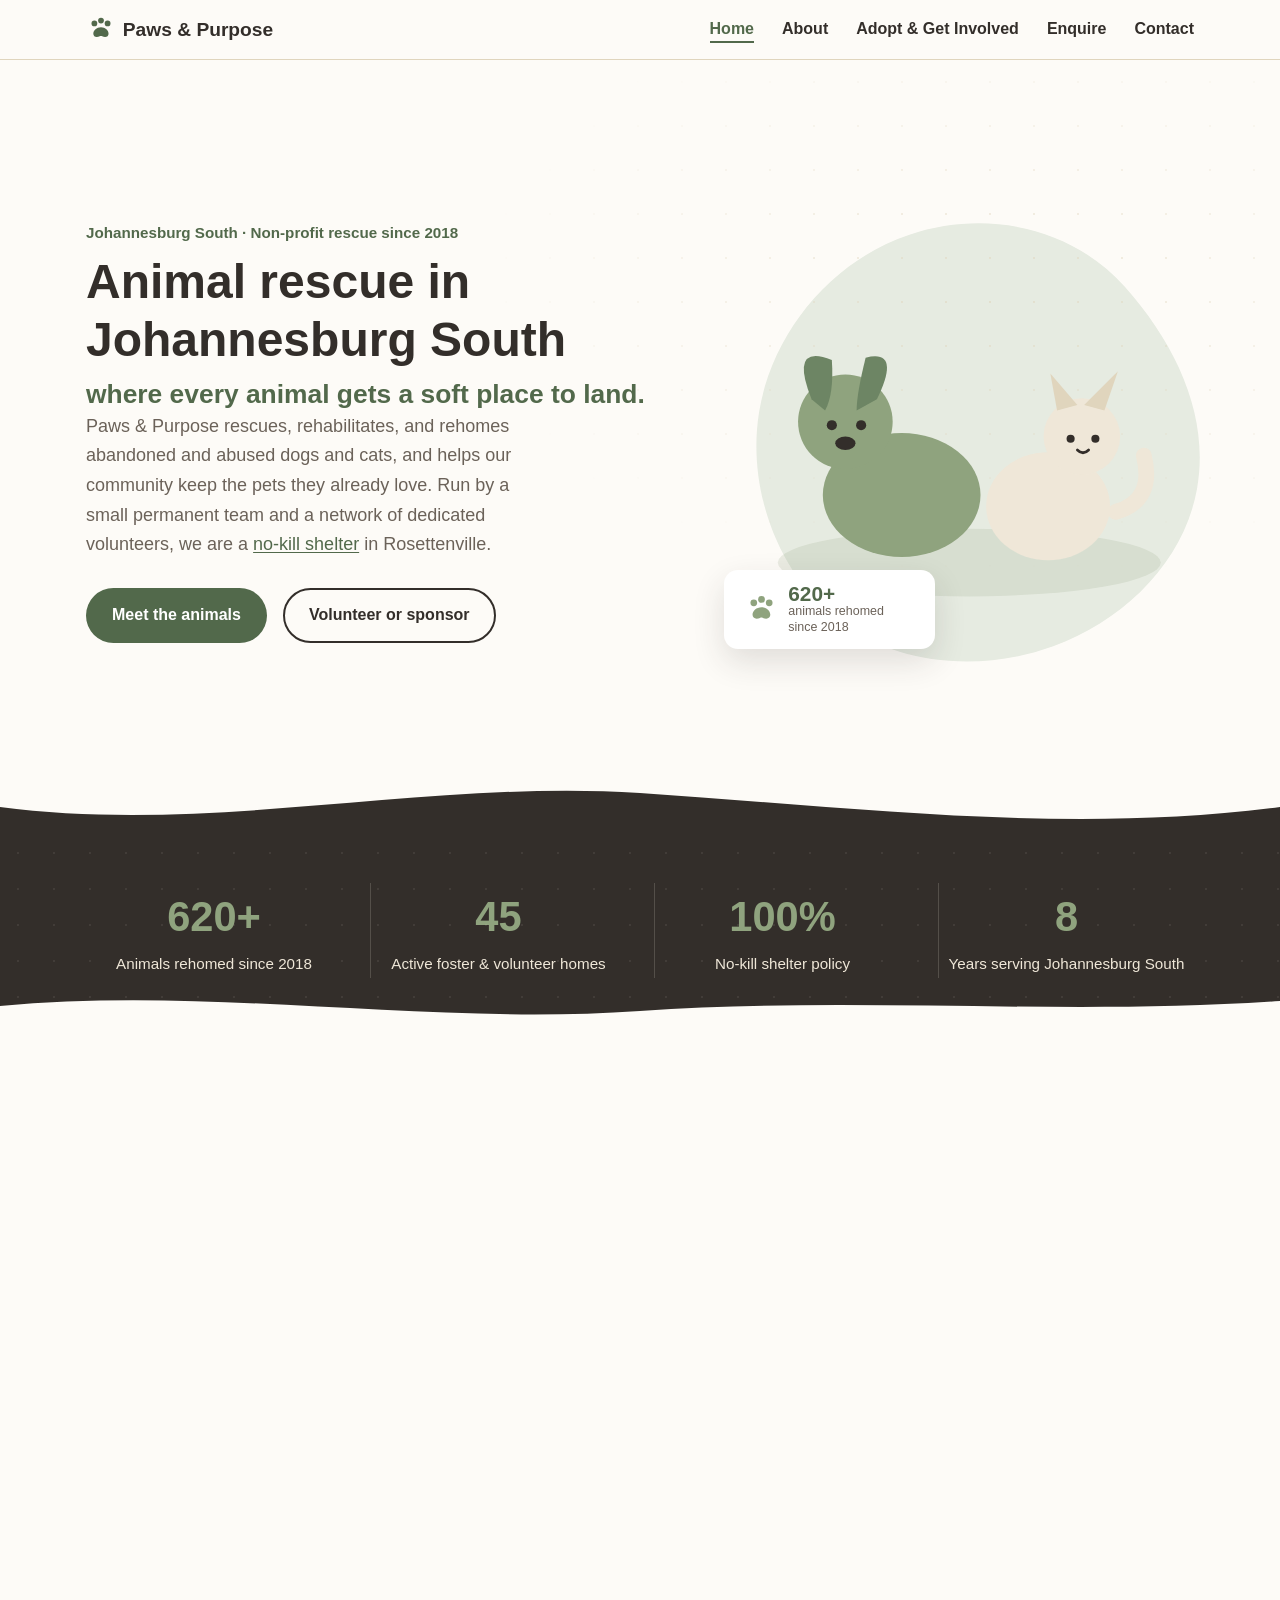
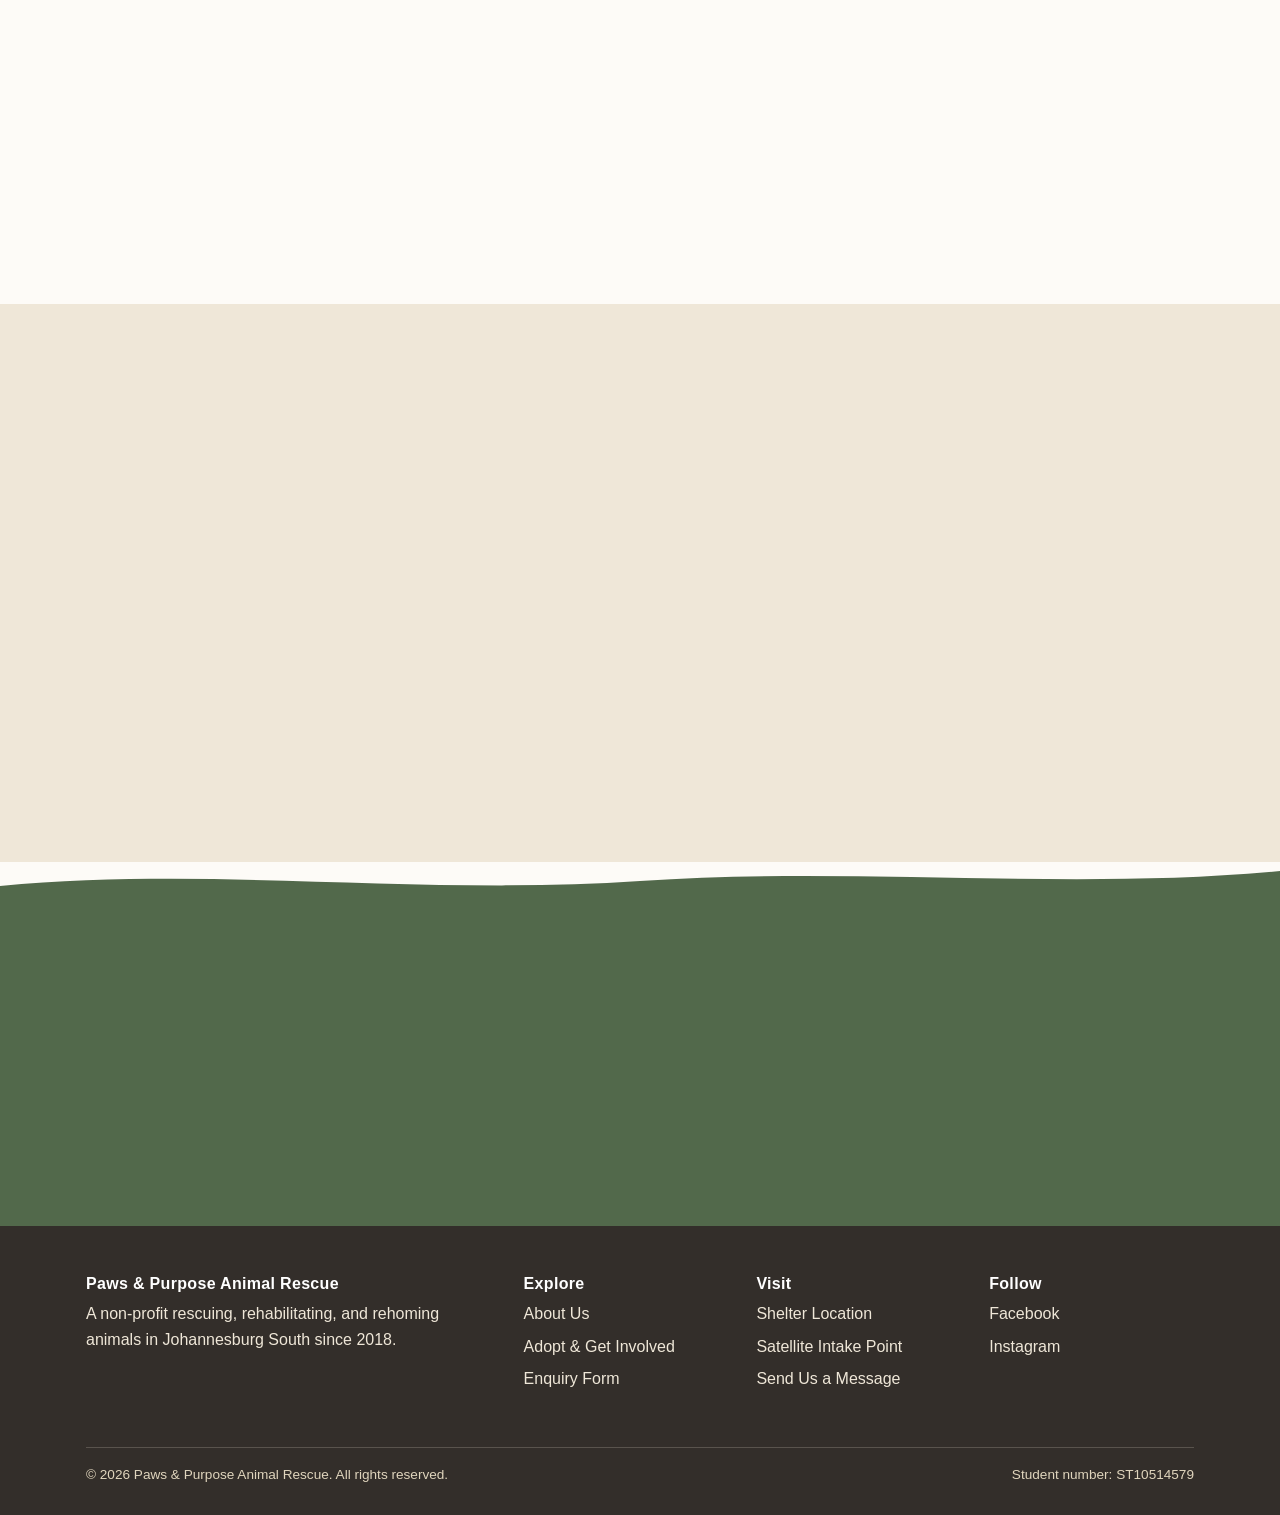
==== commit b4c8785b: "Footer: replace assignment note with student number Co-Authored-By: Claude Sonnet 5.5 <noreply@anthr" ====
--- a/index.html
+++ b/index.html
@@ -297,7 +297,7 @@
       </div>
       <div class="footer-bottom">
         <span>&copy; <span data-year>2026</span> Paws &amp; Purpose Animal Rescue. All rights reserved.</span>
-        <span>Website built as part of an IIE web development assignment.</span>
+        <span>Student number: ST10514579</span>
       </div>
     </div>
   </footer>
